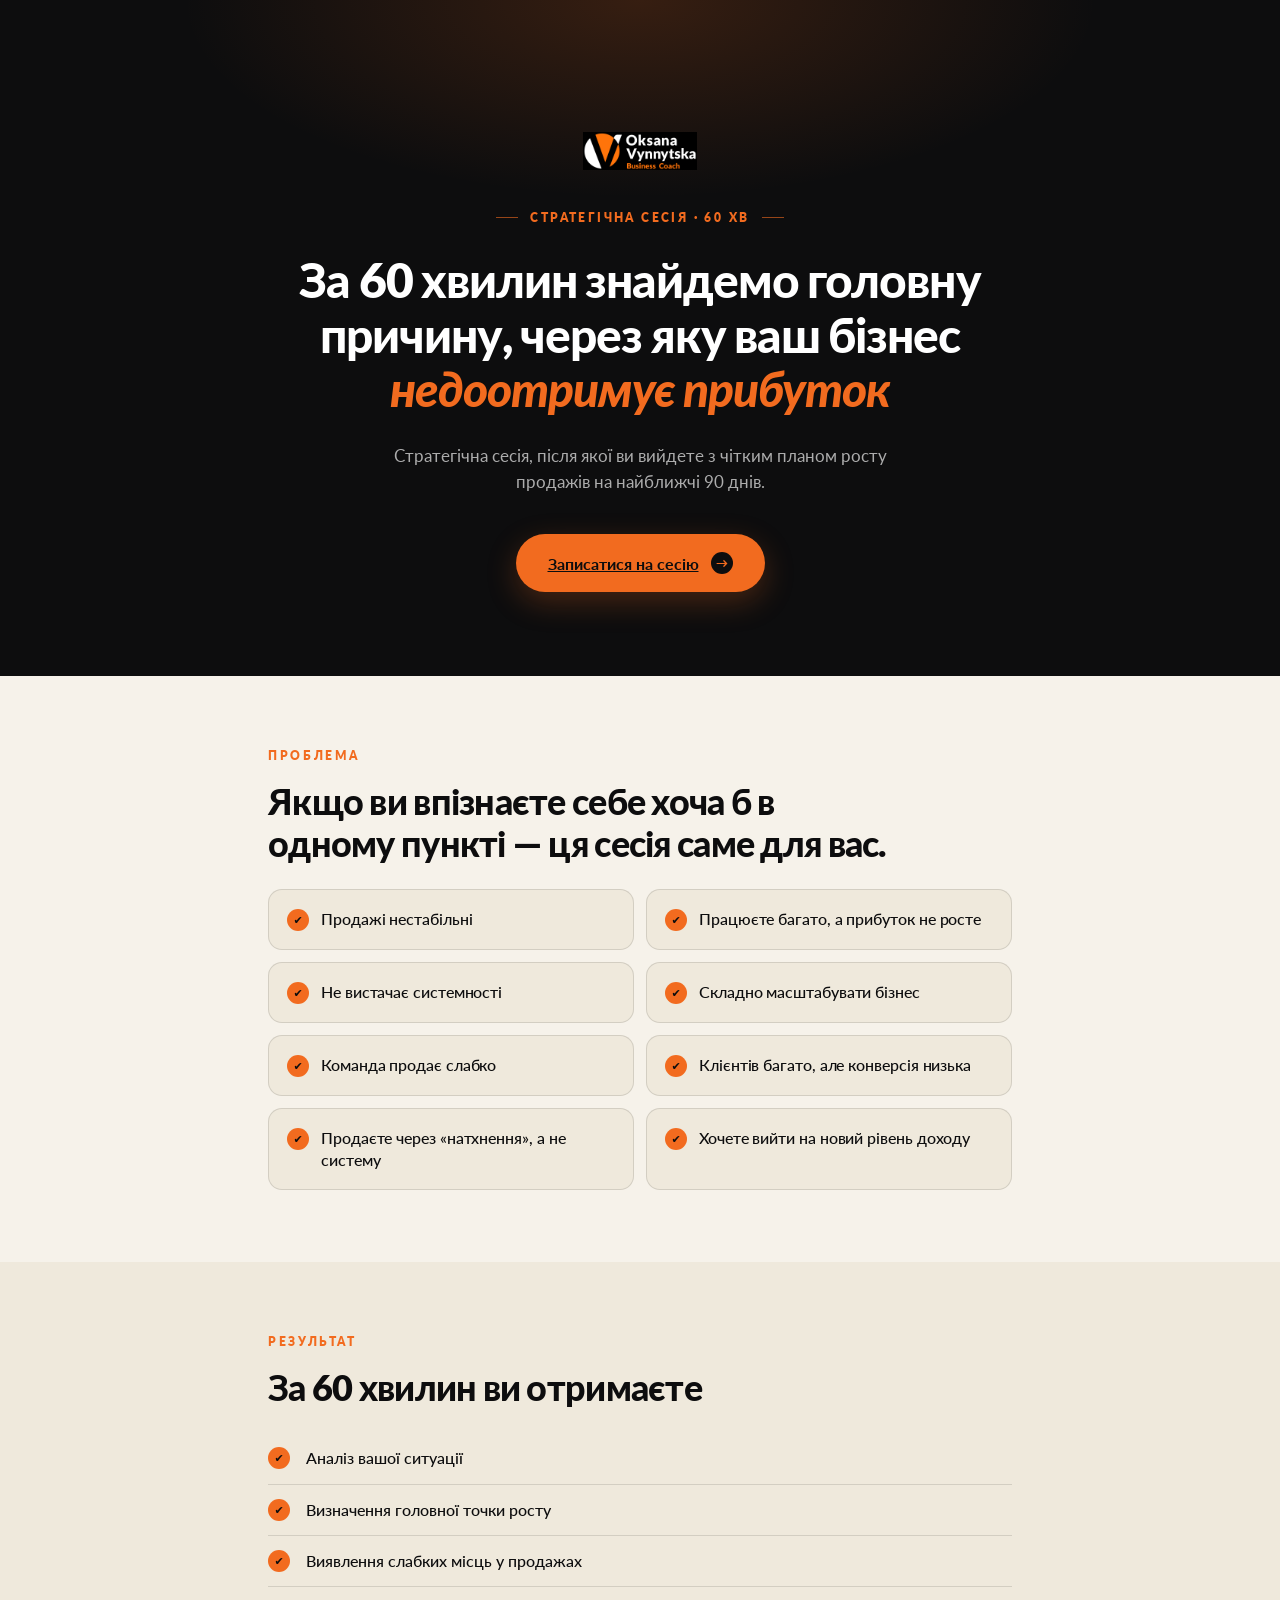
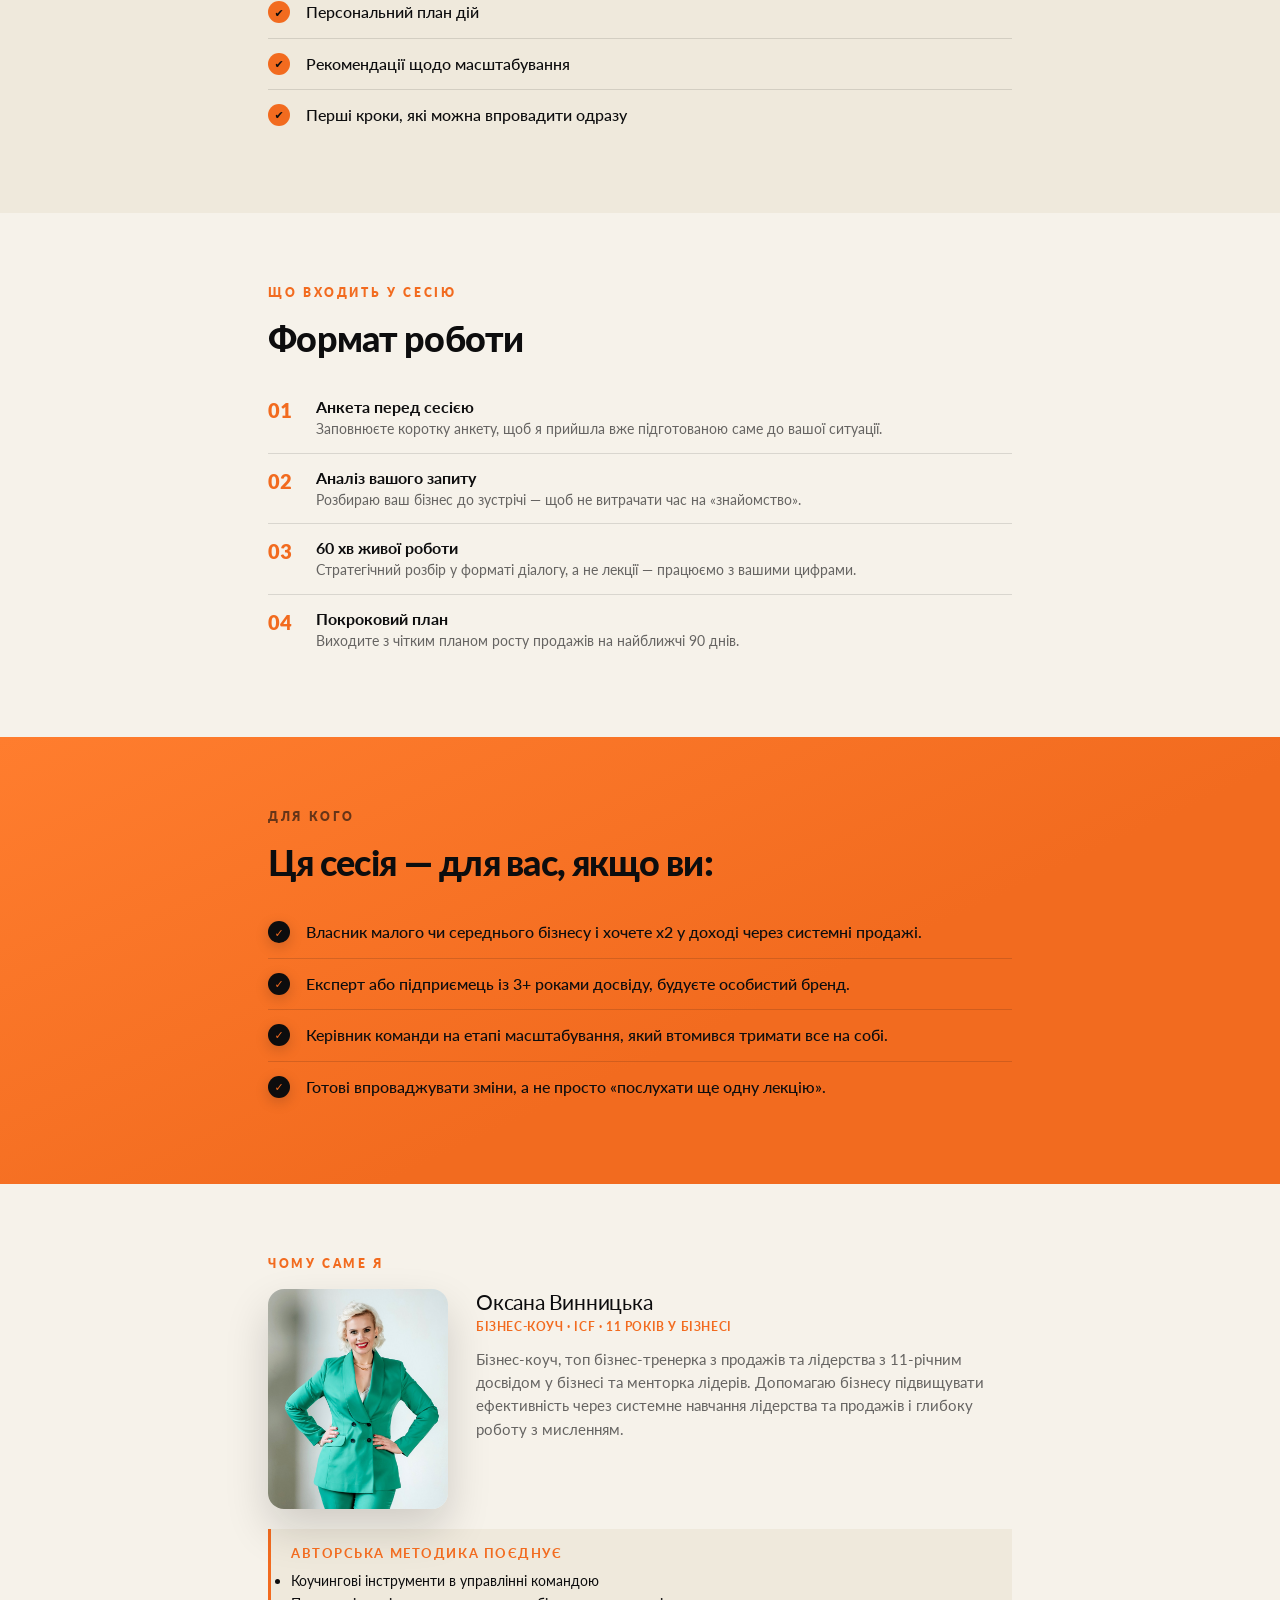
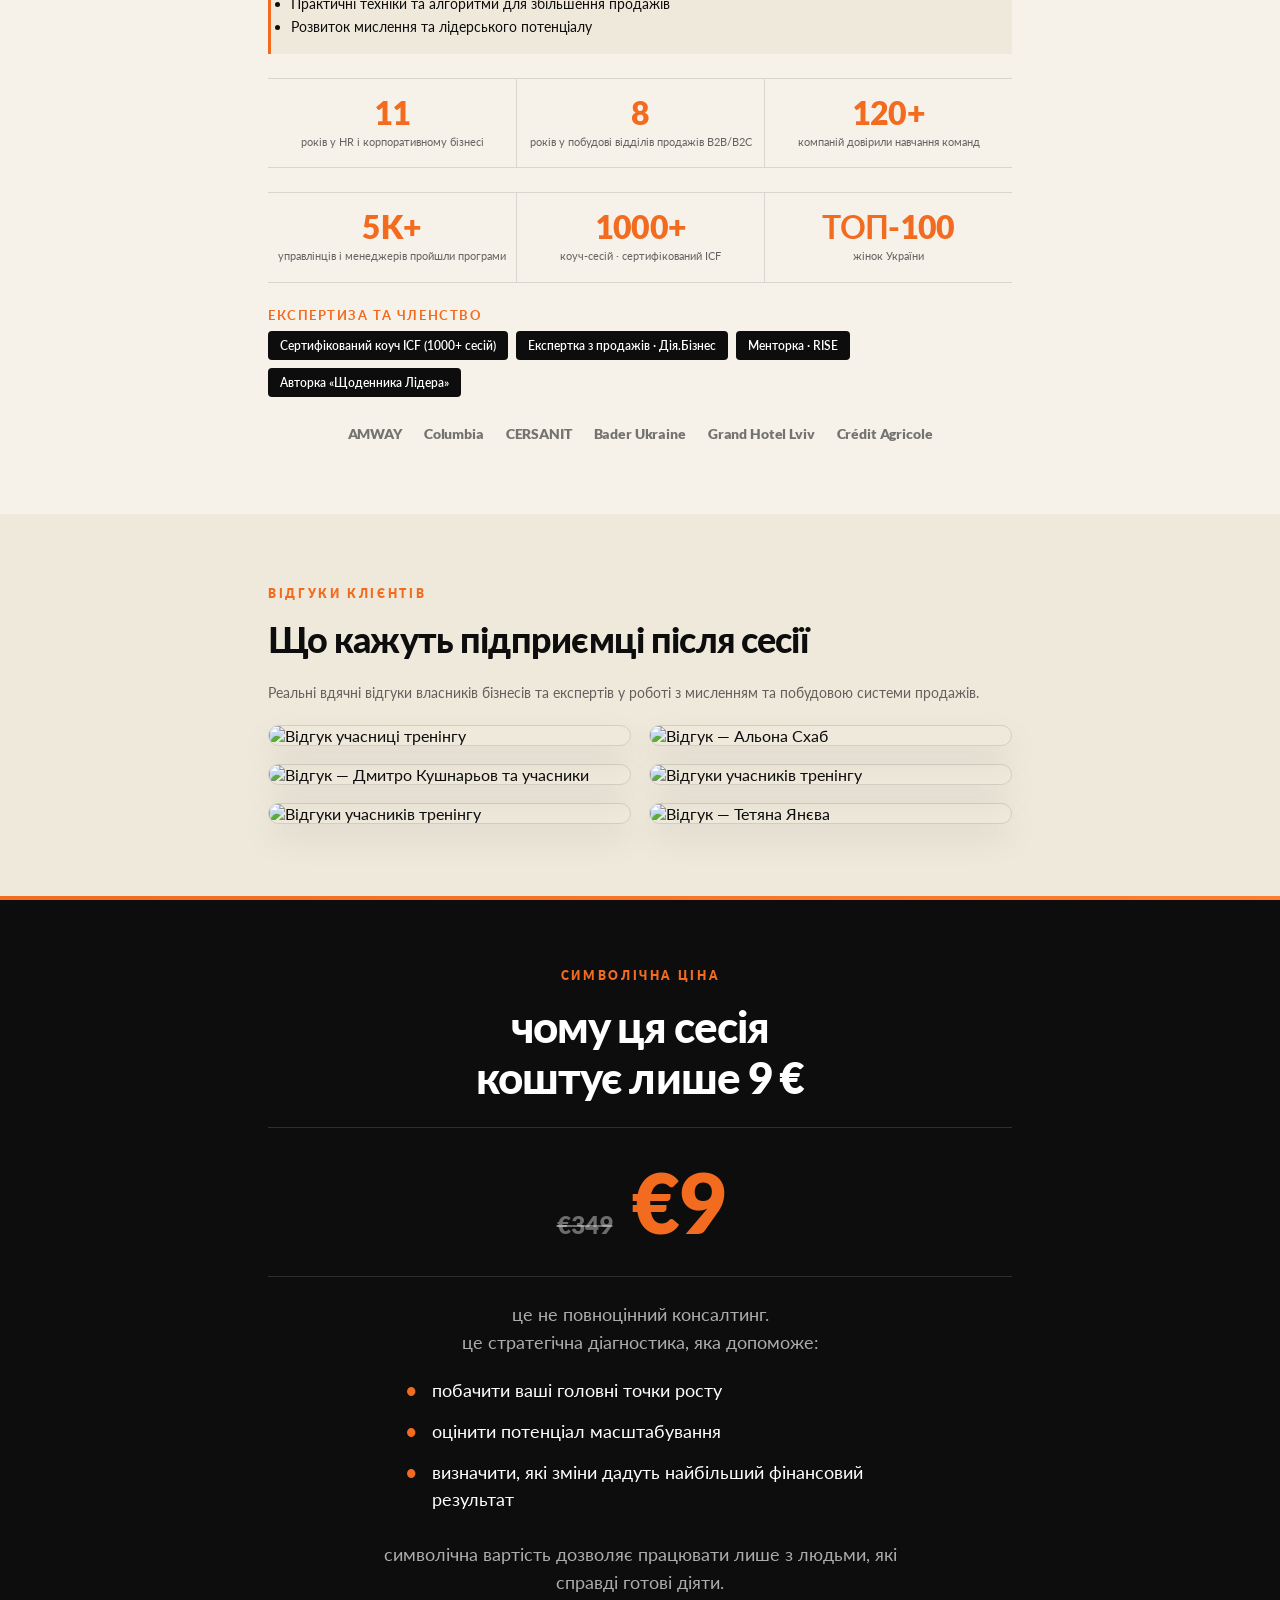
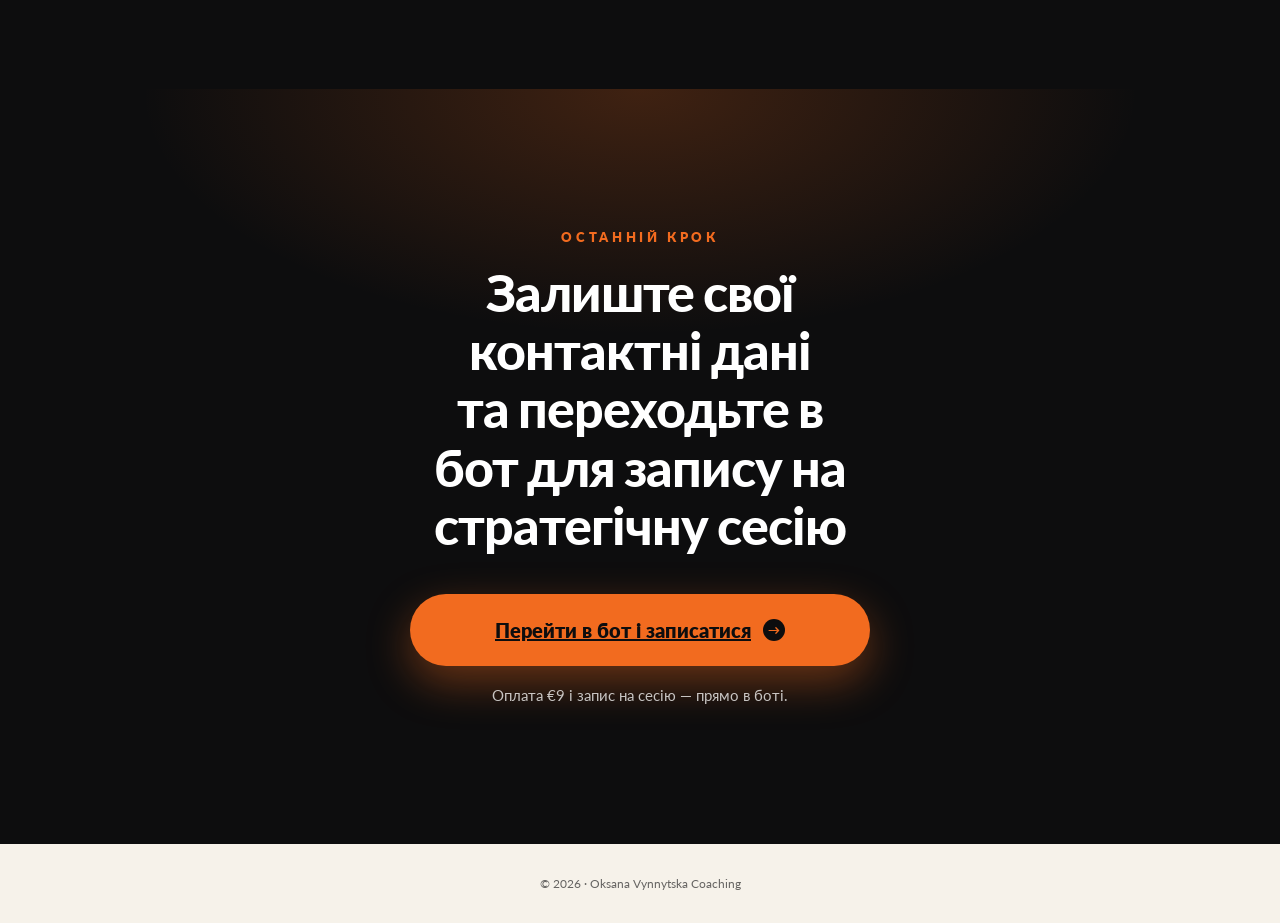
==== index.html @ bac61278 "Rename oksana.html to index.html" ====
<!doctype html>
<html lang="uk">
<head>
<meta charset="utf-8">
<meta name="viewport" content="width=device-width, initial-scale=1, viewport-fit=cover">
<title>Стратегічна сесія · Оксана Винницька</title>
<meta name="description" content="Стратегічна сесія: знайдемо головну причину, через яку ваш бізнес недоотримує прибуток, і побудуємо покроковий план масштабування продажів.">
<link rel="preconnect" href="https://fonts.googleapis.com">
<link rel="preconnect" href="https://fonts.gstatic.com" crossorigin>
<link rel="stylesheet" href="https://fonts.googleapis.com/css2?family=Lato:wght@400;500;700;900&display=swap">
<link rel="stylesheet" href="styles.css">

<!-- Meta Pixel Code -->
<script>
!function(f,b,e,v,n,t,s)
{if(f.fbq)return;n=f.fbq=function(){n.callMethod?
n.callMethod.apply(n,arguments):n.queue.push(arguments)};
if(!f._fbq)f._fbq=n;n.push=n;n.loaded=!0;n.version='2.0';
n.queue=[];t=b.createElement(e);t.async=!0;
t.src=v;s=b.getElementsByTagName(e)[0];
s.parentNode.insertBefore(t,s)}(window, document,'script',
'https://connect.facebook.net/en_US/fbevents.js');
fbq('init', '892749903784140');
fbq('track', 'PageView');
</script>
<noscript><img height="1" width="1" style="display:none"
src="https://www.facebook.com/tr?id=892749903784140&ev=PageView&noscript=1"/></noscript>
<!-- End Meta Pixel Code -->
</head>
<body>

<section class="hero" data-screen-label="01 Hero">
  <div class="container">
    <img src="logo-dark.png" alt="Oksana Vynnytska" class="hero-logo">
    <div class="hero-eyebrow">Стратегічна сесія · 60 хв</div>
    <h1>За 60 хвилин знайдемо головну причину, через яку ваш бізнес <em>недоотримує прибуток</em></h1>
    <p class="lead">Стратегічна сесія, після якої ви вийдете з чітким планом росту продажів на найближчі 90 днів.</p>
    <a class="btn" href="https://t.me/diagnosticvynnytskaoksana_bot?start=6a6c8441a28478148b032fa6" target="_blank" rel="noopener">
      <span>Записатися на сесію</span>
      <span class="arrow" aria-hidden="true">→</span>
    </a>
  </div>
</section>

<section class="section" id="problem" data-screen-label="02 Проблема">
  <div class="container">
    <div class="s-label">Проблема</div>
    <h2 class="s-title">Якщо ви впізнаєте себе хоча б в одному пункті — ця сесія саме для вас.</h2>
    <div class="problem-grid">
      <div class="problem-card"><span class="ico">✔</span><span>Продажі нестабільні</span></div>
      <div class="problem-card"><span class="ico">✔</span><span>Працюєте багато, а прибуток не росте</span></div>
      <div class="problem-card"><span class="ico">✔</span><span>Не вистачає системності</span></div>
      <div class="problem-card"><span class="ico">✔</span><span>Складно масштабувати бізнес</span></div>
      <div class="problem-card"><span class="ico">✔</span><span>Команда продає слабко</span></div>
      <div class="problem-card"><span class="ico">✔</span><span>Клієнтів багато, але конверсія низька</span></div>
      <div class="problem-card"><span class="ico">✔</span><span>Продаєте через «натхнення», а не систему</span></div>
      <div class="problem-card"><span class="ico">✔</span><span>Хочете вийти на новий рівень доходу</span></div>
    </div>
  </div>
</section>

<section class="section" id="outcomes" style="background:var(--paper-2)" data-screen-label="03 Результат">
  <div class="container">
    <div class="s-label">Результат</div>
    <h2 class="s-title">За 60 хвилин ви отримаєте</h2>
    <div class="check-list">
      <div class="check-item"><span class="ico">✔</span><span>Аналіз вашої ситуації</span></div>
      <div class="check-item"><span class="ico">✔</span><span>Визначення головної точки росту</span></div>
      <div class="check-item"><span class="ico">✔</span><span>Виявлення слабких місць у продажах</span></div>
      <div class="check-item"><span class="ico">✔</span><span>Персональний план дій</span></div>
      <div class="check-item"><span class="ico">✔</span><span>Рекомендації щодо масштабування</span></div>
      <div class="check-item"><span class="ico">✔</span><span>Перші кроки, які можна впровадити одразу</span></div>
    </div>
  </div>
</section>

<section class="section" id="included" data-screen-label="04 Що входить">
  <div class="container">
    <div class="s-label">Що входить у сесію</div>
    <h2 class="s-title">Формат роботи</h2>
    <div class="included-list">
      <div class="included-item"><span class="n">01</span><div><h4>Анкета перед сесією</h4><p>Заповнюєте коротку анкету, щоб я прийшла вже підготованою саме до вашої ситуації.</p></div></div>
      <div class="included-item"><span class="n">02</span><div><h4>Аналіз вашого запиту</h4><p>Розбираю ваш бізнес до зустрічі — щоб не витрачати час на «знайомство».</p></div></div>
      <div class="included-item"><span class="n">03</span><div><h4>60 хв живої роботи</h4><p>Стратегічний розбір у форматі діалогу, а не лекції — працюємо з вашими цифрами.</p></div></div>
      <div class="included-item"><span class="n">04</span><div><h4>Покроковий план</h4><p>Виходите з чітким планом росту продажів на найближчі 90 днів.</p></div></div>
    </div>
  </div>
</section>

<section class="section section-orange" id="for-whom" data-screen-label="05 Для кого">
  <div class="container">
    <div class="s-label">Для кого</div>
    <h2 class="s-title">Ця сесія — для вас, якщо ви:</h2>
    <div class="fit-list">
      <div class="fit-item"><span class="ico">✓</span><span>Власник малого чи середнього бізнесу і хочете x2 у доході через системні продажі.</span></div>
      <div class="fit-item"><span class="ico">✓</span><span>Експерт або підприємець із 3+ роками досвіду, будуєте особистий бренд.</span></div>
      <div class="fit-item"><span class="ico">✓</span><span>Керівник команди на етапі масштабування, який втомився тримати все на собі.</span></div>
      <div class="fit-item"><span class="ico">✓</span><span>Готові впроваджувати зміни, а не просто «послухати ще одну лекцію».</span></div>
    </div>
  </div>
</section>

<section class="section" id="about" data-screen-label="06 Чому саме я">
  <div class="container">
    <div class="s-label">Чому саме я</div>
    <div class="about-wrap">
      <img src="speaker-about.jpg" alt="Оксана Винницька" class="about-photo">
      <div>
        <div class="about-name">Оксана Винницька</div>
        <div class="about-role">Бізнес-коуч · ICF · 11 років у бізнесі</div>
        <p class="about-text">Бізнес-коуч, топ бізнес-тренерка з продажів та лідерства з 11-річним досвідом у бізнесі та менторка лідерів. Допомагаю бізнесу підвищувати ефективність через системне навчання лідерства та продажів і глибоку роботу з мисленням.</p>
      </div>
    </div>

    <div class="about-method">
      <h4>Авторська методика поєднує</h4>
      <ul>
        <li>Коучингові інструменти в управлінні командою</li>
        <li>Практичні техніки та алгоритми для збільшення продажів</li>
        <li>Розвиток мислення та лідерського потенціалу</li>
      </ul>
    </div>

    <div class="stats-row">
      <div class="stat"><b>11</b><span>років у HR і корпоративному бізнесі</span></div>
      <div class="stat"><b>8</b><span>років у побудові відділів продажів B2B/B2C</span></div>
      <div class="stat"><b>120+</b><span>компаній довірили навчання команд</span></div>
    </div>
    <div class="stats-row">
      <div class="stat"><b>5K+</b><span>управлінців і менеджерів пройшли програми</span></div>
      <div class="stat"><b>1000+</b><span>коуч-сесій · сертифікований ICF</span></div>
      <div class="stat"><b>ТОП-100</b><span>жінок України</span></div>
    </div>

    <div class="about-roles">
      <h4>Експертиза та членство</h4>
      <ul>
        <li>Сертифікований коуч ICF (1000+ сесій)</li>
        <li>Експертка з продажів · Дія.Бізнес</li>
        <li>Менторка · RISE</li>
        <li>Авторка «Щоденника Лідера»</li>
      </ul>
    </div>

    <div class="clients-row">
      <span>AMWAY</span><span>Columbia</span><span>CERSANIT</span><span>Bader Ukraine</span><span>Grand Hotel Lviv</span><span>Crédit Agricole</span>
    </div>
  </div>
</section>

<section class="section" id="testimonials" style="background:var(--paper-2)" data-screen-label="07 Відгуки">
  <div class="container">
    <div class="s-label">Відгуки клієнтів</div>
    <h2 class="s-title">Що кажуть підприємці після сесії</h2>
    <p style="font-size:14px;color:var(--muted-dark);margin-bottom:24px">Реальні вдячні відгуки власників бізнесів та експертів у роботі з мисленням та побудовою системи продажів.</p>
    <div class="testi-grid">
      <img src="assets/testi-1.jpg" alt="Відгук учасниці тренінгу">
      <img src="assets/testi-2.jpg" alt="Відгук — Альона Схаб">
      <img src="assets/testi-3.jpg" alt="Відгук — Дмитро Кушнарьов та учасники">
      <img src="assets/testi-4.jpg" alt="Відгуки учасників тренінгу">
      <img src="assets/testi-5.jpg" alt="Відгуки учасників тренінгу">
      <img src="assets/testi-6.jpg" alt="Відгук — Тетяна Янєва">
    </div>
  </div>
</section>

<section class="section price-section" id="price" data-screen-label="08 Ціна">
  <div class="container">
    <div class="s-label">Символічна ціна</div>
    <h2 class="s-title">чому ця сесія коштує лише 9 €</h2>
    <div class="price-box">
      <span class="price-was">€349</span>
      <span class="price-now">€9</span>
    </div>
    <p class="price-explain">це не повноцінний консалтинг.<br>це стратегічна діагностика, яка допоможе:</p>
    <ul class="price-list">
      <li>побачити ваші головні точки росту</li>
      <li>оцінити потенціал масштабування</li>
      <li>визначити, які зміни дадуть найбільший фінансовий результат</li>
    </ul>
    <p class="price-explain">символічна вартість дозволяє працювати лише з людьми, які справді готові діяти.</p>
  </div>
</section>

<section class="section form-section form-section--final" id="signup" data-screen-label="09 Запис">
  <div class="container">
    <div class="s-label">Останній крок</div>
    <h2 class="s-title s-title--final">Залиште свої контактні дані та переходьте в бот для запису на стратегічну сесію</h2>

    <a class="btn form-submit form-submit--final" href="https://t.me/diagnosticvynnytskaoksana_bot?start=6a6c8441a28478148b032fa6" target="_blank" rel="noopener" id="openBotLink">
      <span>Перейти в бот і записатися</span>
      <span class="arrow" aria-hidden="true">→</span>
    </a>
    <div class="form-note form-note--final">Оплата €9 і запис на сесію — прямо в боті.</div>
  </div>
</section>

<footer data-screen-label="10 Footer">© 2026 · Oksana Vynnytska Coaching</footer>

<div class="sticky-cta" id="stickyCta">
  <a class="btn" href="https://t.me/diagnosticvynnytskaoksana_bot?start=6a6c8441a28478148b032fa6" target="_blank" rel="noopener">
    <span>Пройти діагностику</span>
    <span class="arrow" aria-hidden="true">→</span>
  </a>
</div>

<script>
  document.getElementById('openBotLink').addEventListener('click', function () {
    if (window.fbq) window.fbq('track', 'Lead');
  });

  const stickyCta = document.getElementById('stickyCta');
  const heroEl = document.querySelector('.hero');
  window.addEventListener('scroll', function () {
    const past = window.scrollY > heroEl.offsetHeight;
    stickyCta.classList.toggle('show', past);
  }, { passive: true });
</script>

<template id="__bundler_thumbnail">
  <svg viewBox="0 0 100 100" xmlns="http://www.w3.org/2000/svg">
    <rect width="100" height="100" fill="#0d0d0e"/>
    <circle cx="50" cy="42" r="18" fill="#F26B1F"/>
    <text x="50" y="80" font-family="sans-serif" font-size="10" font-weight="900" fill="#fff" text-anchor="middle">OV</text>
  </svg>
</template>
</body>
</html>
---- styles.css ----
@font-face{font-family:'Lato Display';src:url('Lato-Black.ttf') format('truetype');font-weight:900;font-display:swap}
:root{
  --ink:#0d0d0e;--paper:#f6f2ea;--paper-2:#efe9dc;
  --orange:#F26B1F;--orange-2:#ff7d2e;
  --rule:rgba(255,255,255,.14);--rule-dark:rgba(13,13,14,.12);
  --muted:rgba(255,255,255,.66);--muted-dark:rgba(13,13,14,.62);
  --font-display:'Lato Display','Lato',system-ui,sans-serif;
  --font-body:'Lato',system-ui,-apple-system,sans-serif;
}
*{box-sizing:border-box;margin:0;padding:0}
body{font-family:var(--font-body);color:var(--ink);background:var(--paper);-webkit-font-smoothing:antialiased;overflow-x:hidden}
img{display:block;max-width:100%}
button{font:inherit;cursor:pointer;border:0;background:none;color:inherit}
::selection{background:var(--orange);color:var(--ink)}
.container{width:100%;max-width:800px;margin:0 auto;padding:0 28px}
.section{padding:clamp(40px,6vw,72px) 0}

/* HERO */
.hero{background:var(--ink);color:#fff;text-align:center;padding:clamp(72px,11vw,132px) 0 clamp(52px,7vw,84px);position:relative;overflow:hidden}
.hero::before{content:'';position:absolute;inset:0;background:radial-gradient(ellipse 55% 45% at 50% 0%,rgba(242,107,31,.18),transparent 65%);pointer-events:none}
.hero .container{position:relative;z-index:1}
.section-orange{background:linear-gradient(155deg,var(--orange-2) 0%,var(--orange) 60%);color:var(--ink);position:relative}
.section-orange .s-label{color:var(--ink);opacity:.62}
.section-orange .problem-item,.section-orange .fit-item{border-top-color:rgba(13,13,14,.14)}
.section-orange .problem-item .ico,.section-orange .fit-item .ico{background:var(--ink);color:var(--orange);box-shadow:0 4px 14px rgba(13,13,14,.18)}
.hero-logo{height:38px;margin:0 auto 32px}
.hero-eyebrow{display:inline-flex;align-items:center;gap:12px;font-size:12px;letter-spacing:.2em;text-transform:uppercase;color:var(--orange);font-weight:800;margin-bottom:28px}
.hero-eyebrow::before,.hero-eyebrow::after{content:'';width:22px;height:1px;background:var(--orange);opacity:.6}
.hero h1{font-family:var(--font-display);font-weight:900;font-size:clamp(28px,5.5vw,48px);line-height:1.14;letter-spacing:-.02em;margin-bottom:26px;text-wrap:balance}
.hero h1 em{color:var(--orange);font-style:italic}
.hero .lead{font-size:17px;line-height:1.5;color:var(--muted);max-width:52ch;margin:0 auto 40px;text-wrap:pretty}
.btn{display:inline-flex;align-items:center;gap:12px;padding:18px 32px;border-radius:999px;background:var(--orange);color:var(--ink);font-weight:700;font-size:16px;transition:background .2s,transform .15s,box-shadow .2s;box-shadow:0 10px 30px rgba(242,107,31,.25)}
.btn:hover{background:var(--orange-2);transform:translateY(-2px);box-shadow:0 14px 36px rgba(242,107,31,.35)}
.btn .arrow{width:22px;height:22px;border-radius:50%;background:var(--ink);color:var(--orange);display:grid;place-items:center;font-size:12px;font-weight:900}

/* SECTION HEADS */
.s-label{font-size:12px;letter-spacing:.22em;text-transform:uppercase;color:var(--orange);font-weight:800;margin-bottom:18px}
.s-title{font-family:var(--font-display);font-weight:900;font-size:clamp(25px,4vw,36px);line-height:1.16;letter-spacing:-.02em;margin-bottom:24px;text-wrap:balance}

/* FIT LIST */
.fit-list{display:flex;flex-direction:column;gap:0}
.fit-item{display:flex;gap:16px;align-items:flex-start;font-size:16px;font-weight:500;line-height:1.4;padding:14px 0;border-top:1px solid var(--rule-dark)}
.fit-item:first-child{border-top:none}
.fit-item .ico{width:22px;height:22px;border-radius:50%;background:var(--orange);color:var(--ink);flex-shrink:0;display:grid;place-items:center;font-size:11px;font-weight:900}

/* OUTCOMES */
.outcomes{display:flex;flex-direction:column;gap:0}
.outcome{display:flex;gap:22px;align-items:flex-start;padding:16px 0;border-top:1px solid var(--rule-dark)}
.outcome:first-child{border-top:none}
.outcome .n{font-family:var(--font-display);font-size:22px;color:var(--orange);line-height:1.35;min-width:32px}
.outcome p{font-size:16px;line-height:1.45}

/* ABOUT */
.about-wrap{display:flex;gap:28px;align-items:flex-start}
.about-photo{width:180px;height:220px;border-radius:16px;object-fit:cover;flex-shrink:0;box-shadow:0 20px 44px rgba(13,13,14,.16)}
.about-name{font-family:var(--font-display);font-size:21px;letter-spacing:-.01em;margin-bottom:5px}
.about-role{font-size:12px;color:var(--orange);font-weight:700;letter-spacing:.05em;margin-bottom:14px;text-transform:uppercase}
.about-text{font-size:15px;line-height:1.55;color:var(--muted-dark)}
@media (max-width:520px){.about-wrap{flex-direction:column;align-items:center;text-align:center}}

/* FORM */
.form-section{background:var(--ink);color:#fff;position:relative;overflow:hidden}
.form-section .s-title{color:#fff}
.form-section--final{padding:clamp(80px,12vw,140px) 0;text-align:center}
.form-section--final::before{content:'';position:absolute;inset:0;background:radial-gradient(ellipse 60% 50% at 50% 0%,rgba(242,107,31,.22),transparent 65%);pointer-events:none}
.form-section--final .container{position:relative;z-index:1}
.form-section--final .s-label{font-size:13px;letter-spacing:.28em}
.s-title--final{font-size:clamp(30px,5.2vw,52px);line-height:1.12;max-width:18ch;margin:0 auto 40px}
.form-box{display:flex;flex-direction:column;gap:16px;max-width:440px;margin:0 auto}
.field label{font-size:12px;font-weight:800;letter-spacing:.08em;text-transform:uppercase;color:var(--muted);display:block;margin-bottom:8px}
.field input{width:100%;padding:16px 18px;background:rgba(255,255,255,.05);border:1.5px solid var(--rule);border-radius:12px;color:#fff;font:inherit;font-size:16px}
.field input:focus{outline:none;border-color:var(--orange);background:rgba(255,255,255,.08)}
.field input::placeholder{color:rgba(255,255,255,.35)}
.form-submit{width:100%;justify-content:center;padding:18px 28px;font-size:16px}
.form-submit--final{max-width:460px;margin:0 auto;padding:24px 40px;font-size:20px;font-weight:800;box-shadow:0 16px 44px rgba(242,107,31,.4)}
.form-submit:disabled{opacity:.4;pointer-events:none}
.form-note{font-size:12px;color:var(--muted);text-align:center;margin-top:4px}
.form-note--final{font-size:15px;margin-top:20px;color:rgba(255,255,255,.75)}

.thanks{display:none;text-align:center;flex-direction:column;align-items:center;gap:16px}
.thanks.show{display:flex}
.thanks .mark{width:56px;height:56px;border-radius:50%;background:var(--orange);color:var(--ink);display:grid;place-items:center;font-size:26px;font-weight:900}
.thanks h3{font-family:var(--font-display);font-size:22px;letter-spacing:-.01em}
.thanks p{font-size:14px;color:var(--muted);max-width:38ch;line-height:1.5}
.form-box.hide{display:none}

/* PROBLEM */
.problem-grid{display:grid;grid-template-columns:repeat(2,1fr);gap:12px}
.problem-card{display:flex;gap:12px;align-items:flex-start;background:var(--paper-2);border:1px solid var(--rule-dark);border-radius:14px;padding:18px 18px;font-size:16px;font-weight:500;line-height:1.4;letter-spacing:-.005em}
.problem-card .ico{width:22px;height:22px;border-radius:50%;background:var(--orange);color:var(--ink);flex-shrink:0;display:grid;place-items:center;font-size:11px;font-weight:900;margin-top:1px}
@media (max-width:560px){.problem-grid{grid-template-columns:1fr}}

/* CHECK LIST */
.check-list{display:flex;flex-direction:column;gap:0}
.check-item{display:flex;gap:16px;align-items:flex-start;font-size:16px;font-weight:500;line-height:1.4;padding:14px 0;border-top:1px solid var(--rule-dark)}
.check-item:first-child{border-top:none}
.check-item .ico{width:22px;height:22px;border-radius:50%;background:var(--orange);color:var(--ink);flex-shrink:0;display:grid;place-items:center;font-size:11px;font-weight:900}

/* INCLUDED */
.included-list{display:flex;flex-direction:column;gap:0}
.included-item{display:flex;gap:18px;align-items:flex-start;padding:14px 0;border-top:1px solid var(--rule-dark)}
.included-item:first-child{border-top:none}
.included-item .n{font-family:var(--font-display);font-size:20px;color:var(--orange);min-width:30px;line-height:1.35}
.included-item h4{font-size:16px;font-weight:700;margin-bottom:3px}
.included-item p{font-size:14px;color:var(--muted-dark);line-height:1.4}

/* WHY YOU / STATS */
.stats-row{display:grid;grid-template-columns:repeat(3,1fr);gap:0;margin:24px 0;border-top:1px solid var(--rule-dark);border-bottom:1px solid var(--rule-dark)}
.stats-row .stat{text-align:center;padding:18px 8px;border-left:1px solid var(--rule-dark)}
.stats-row .stat:first-child{border-left:none}
.stats-row .stat b{display:block;font-family:var(--font-display);font-size:clamp(24px,5vw,32px);color:var(--orange);letter-spacing:-.02em;line-height:1}
.stats-row .stat span{display:block;font-size:11px;color:var(--muted-dark);margin-top:6px;line-height:1.3}
.cases-list{display:flex;flex-direction:column;gap:9px;margin-top:18px}
.cases-list li{font-size:14px;line-height:1.5;color:var(--muted-dark);padding-left:20px;position:relative}
.cases-list li::before{content:'→';position:absolute;left:0;color:var(--orange);font-weight:900}

/* TESTIMONIALS */
.testi-grid{display:grid;grid-template-columns:repeat(2,1fr);gap:18px}
.testi-grid img{border-radius:14px;border:1px solid var(--rule-dark);width:100%;box-shadow:0 14px 34px rgba(13,13,14,.08);transition:transform .2s,box-shadow .2s}
.testi-grid img:hover{transform:translateY(-3px);box-shadow:0 20px 44px rgba(13,13,14,.14)}
@media (max-width:560px){.testi-grid{grid-template-columns:1fr}}

/* ABOUT extras */
.about-method{margin:20px 0;padding:16px 20px;background:var(--paper-2);border-left:3px solid var(--orange)}
.about-method h4,.about-roles h4{font-family:var(--font-display);font-size:13px;letter-spacing:.12em;text-transform:uppercase;color:var(--orange);margin-bottom:8px}
.about-method ul li,.about-roles ul li{font-size:14px;padding:3px 0}
.about-roles{margin:20px 0}
.about-roles ul{display:flex;flex-wrap:wrap;gap:8px;list-style:none}
.about-roles ul li{padding:7px 12px;background:var(--ink);color:#fff;font-size:12px;font-weight:600;border-radius:4px}
.clients-row{display:flex;flex-wrap:wrap;justify-content:center;gap:10px 22px;margin-top:28px;opacity:.55}
.clients-row span{font-family:var(--font-display);font-size:14px;letter-spacing:-.01em}

/* PRICE / GUARANTEE */
.price-section{background:var(--ink);color:#fff;border-top:none;position:relative;text-align:center}
.price-section::before{content:'';position:absolute;top:0;left:0;right:0;height:4px;background:linear-gradient(90deg,var(--orange),var(--orange-2))}
.price-section .s-label{color:var(--orange);text-align:center}
.price-section .s-title{color:#fff;font-size:clamp(30px,5vw,44px);max-width:16ch;margin-left:auto;margin-right:auto}
.price-box{display:flex;align-items:baseline;gap:18px;justify-content:center;margin-bottom:24px;padding:32px 0;border-top:1px solid var(--rule);border-bottom:1px solid var(--rule)}
.price-was{font-family:var(--font-display);font-size:24px;color:rgba(255,255,255,.4);text-decoration:line-through}
.price-now{font-family:var(--font-display);font-size:clamp(56px,10vw,84px);color:var(--orange);line-height:1;letter-spacing:-.03em}
.price-explain{font-size:18px;line-height:1.55;color:var(--muted);text-align:center;max-width:56ch;margin:0 auto 20px}
.price-list{list-style:none;max-width:52ch;margin:0 auto 28px;display:flex;flex-direction:column;gap:14px}
.price-list li{font-size:18px;line-height:1.5;color:#fff;padding-left:26px;position:relative;text-align:left}
.price-list li::before{content:'•';position:absolute;left:0;color:var(--orange);font-weight:900}

footer{padding:32px 0;text-align:center;font-size:12px;color:var(--muted-dark);background:var(--paper)}

/* MOBILE STICKY CTA */
.sticky-cta{position:fixed;left:0;right:0;bottom:0;z-index:60;background:var(--ink);padding:14px 20px;display:none;transform:translateY(100%);transition:transform .3s ease;box-shadow:0 -8px 24px rgba(0,0,0,.2)}
.sticky-cta.show{transform:translateY(0)}
.sticky-cta .btn{width:100%;justify-content:center;box-shadow:none}
@media (max-width:680px){.sticky-cta{display:block}}
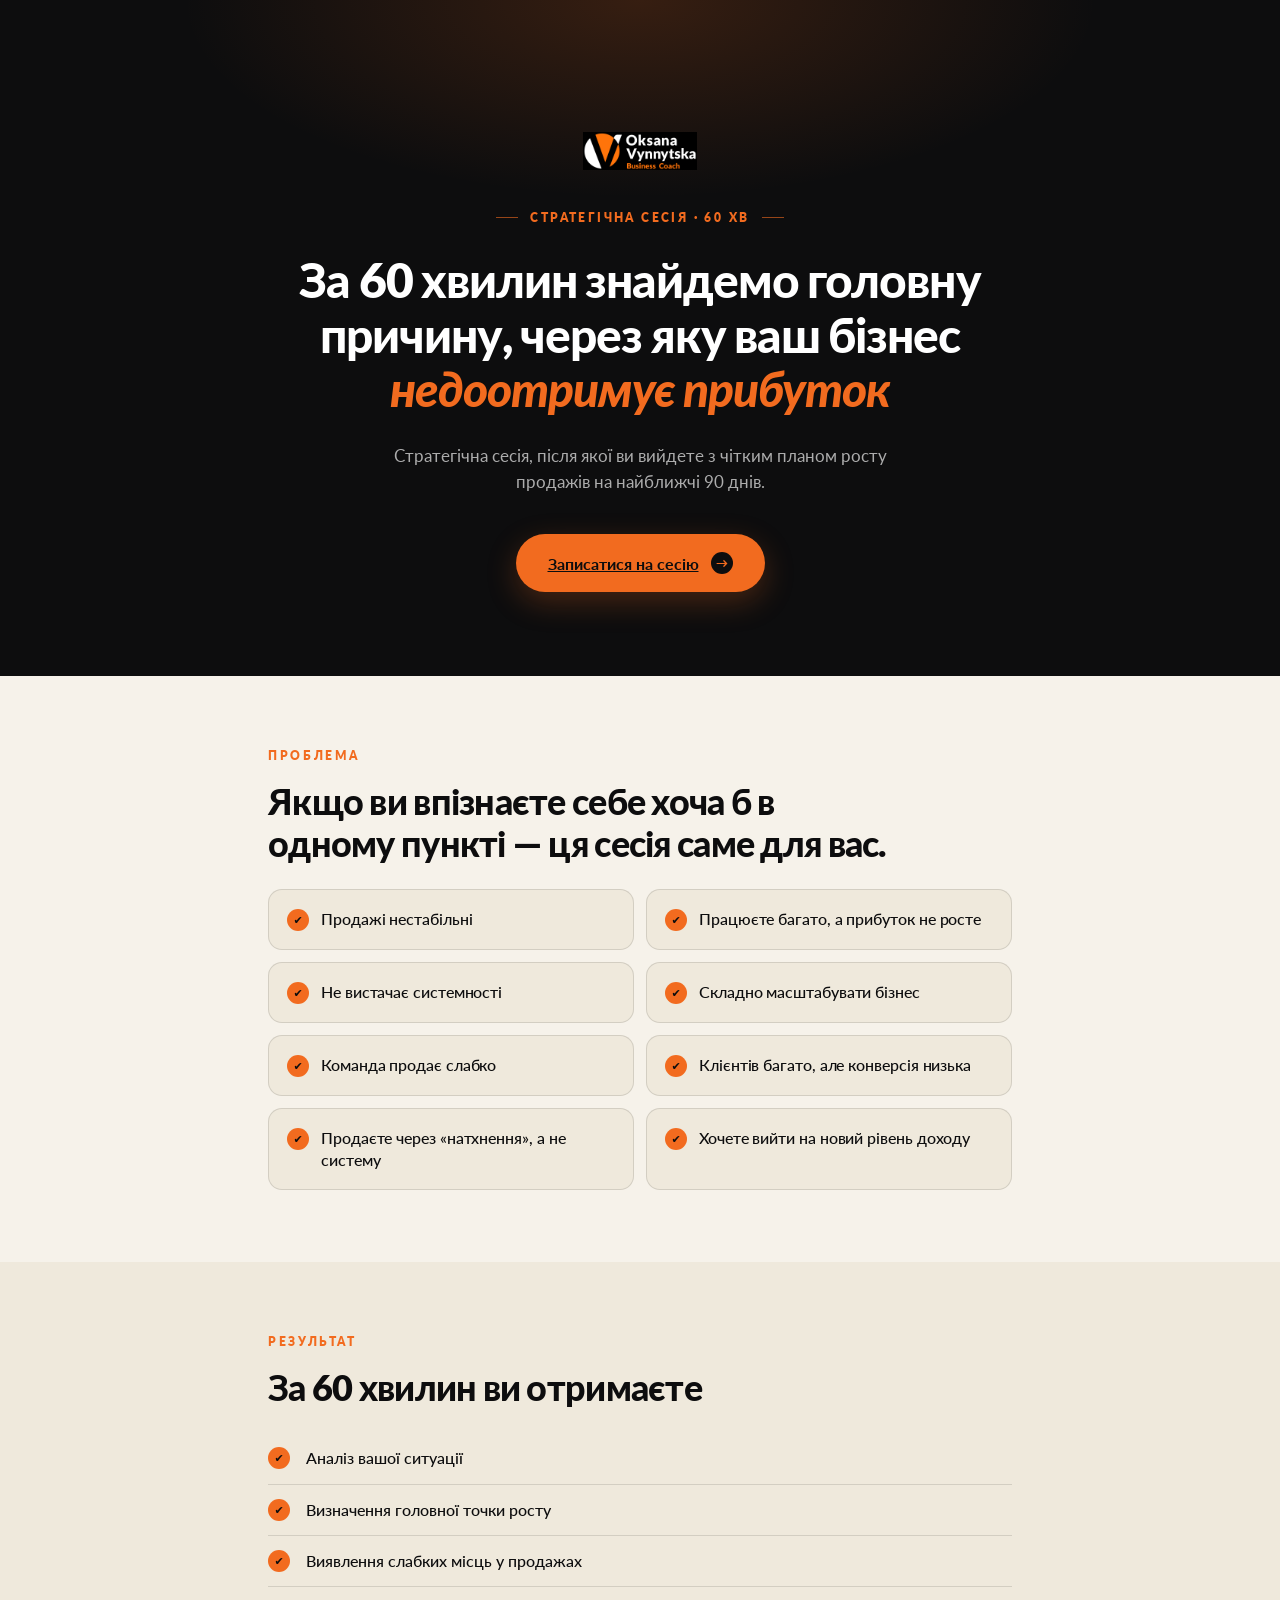
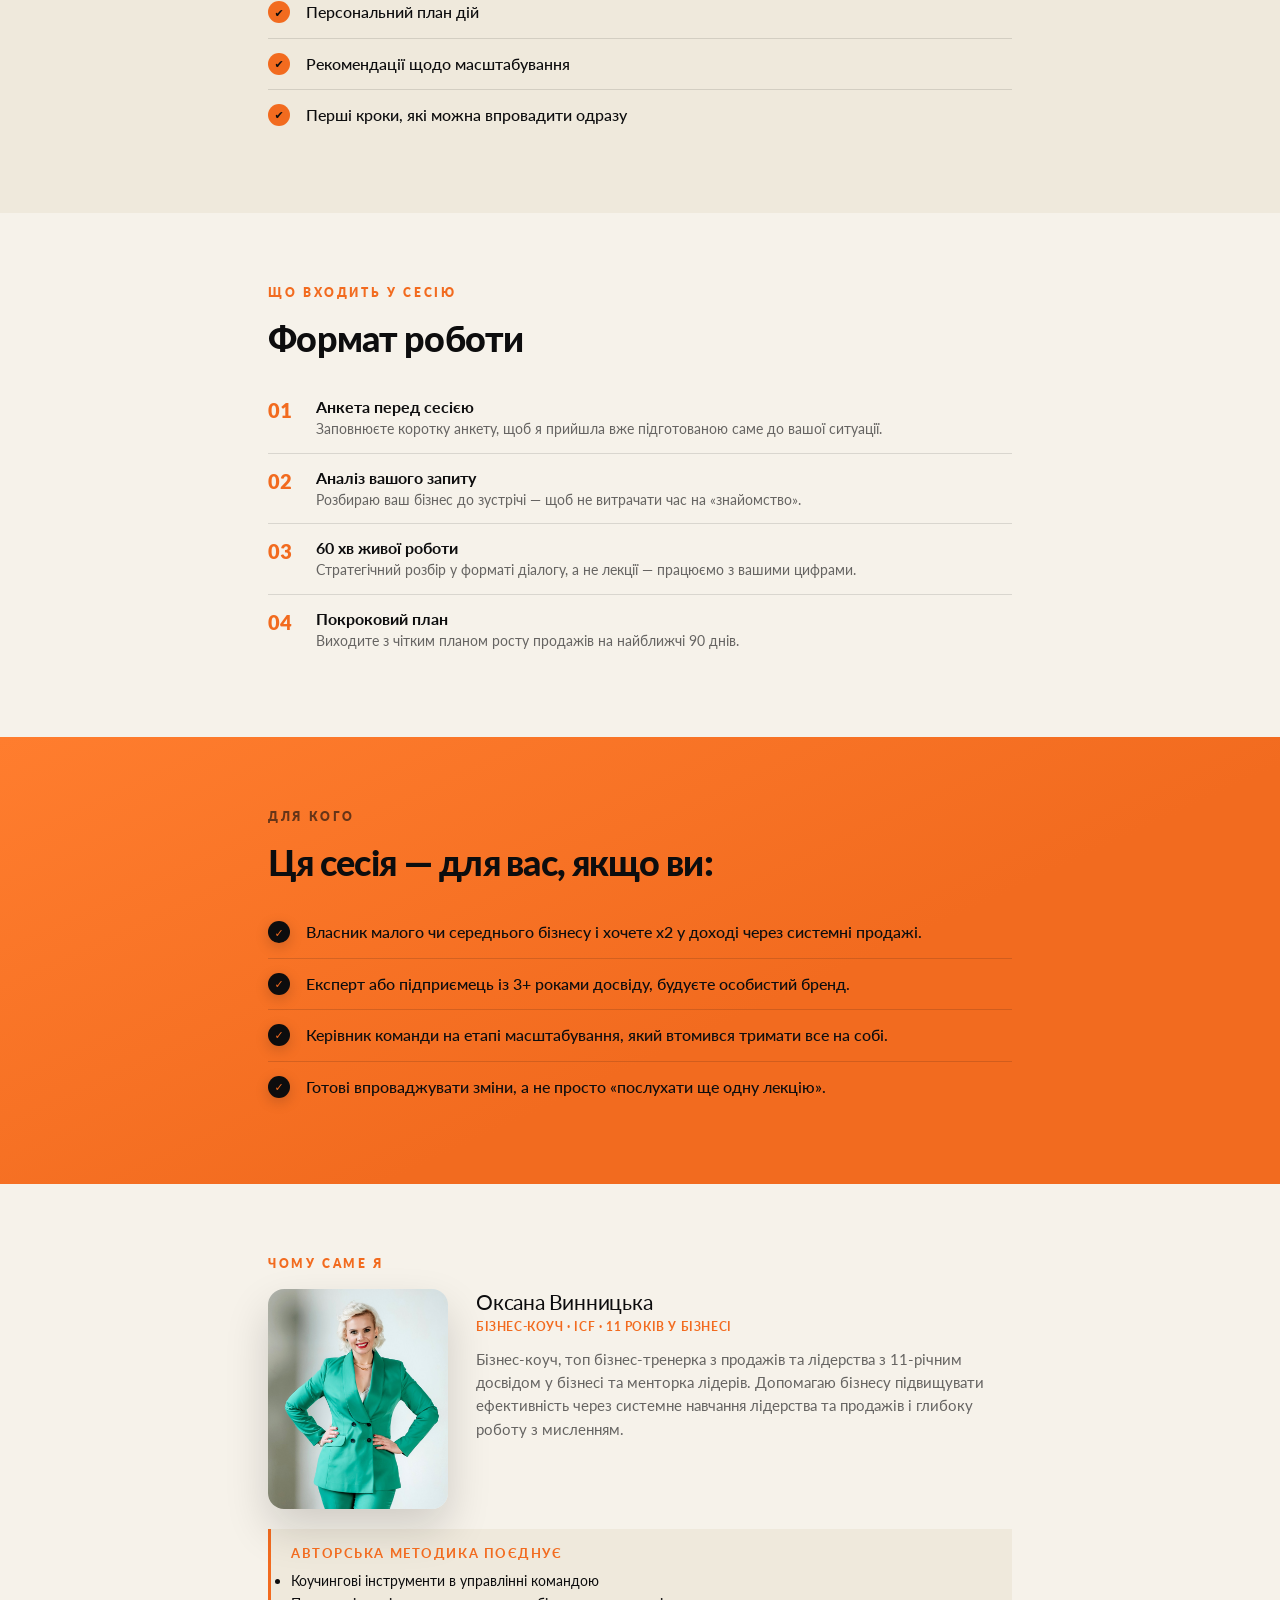
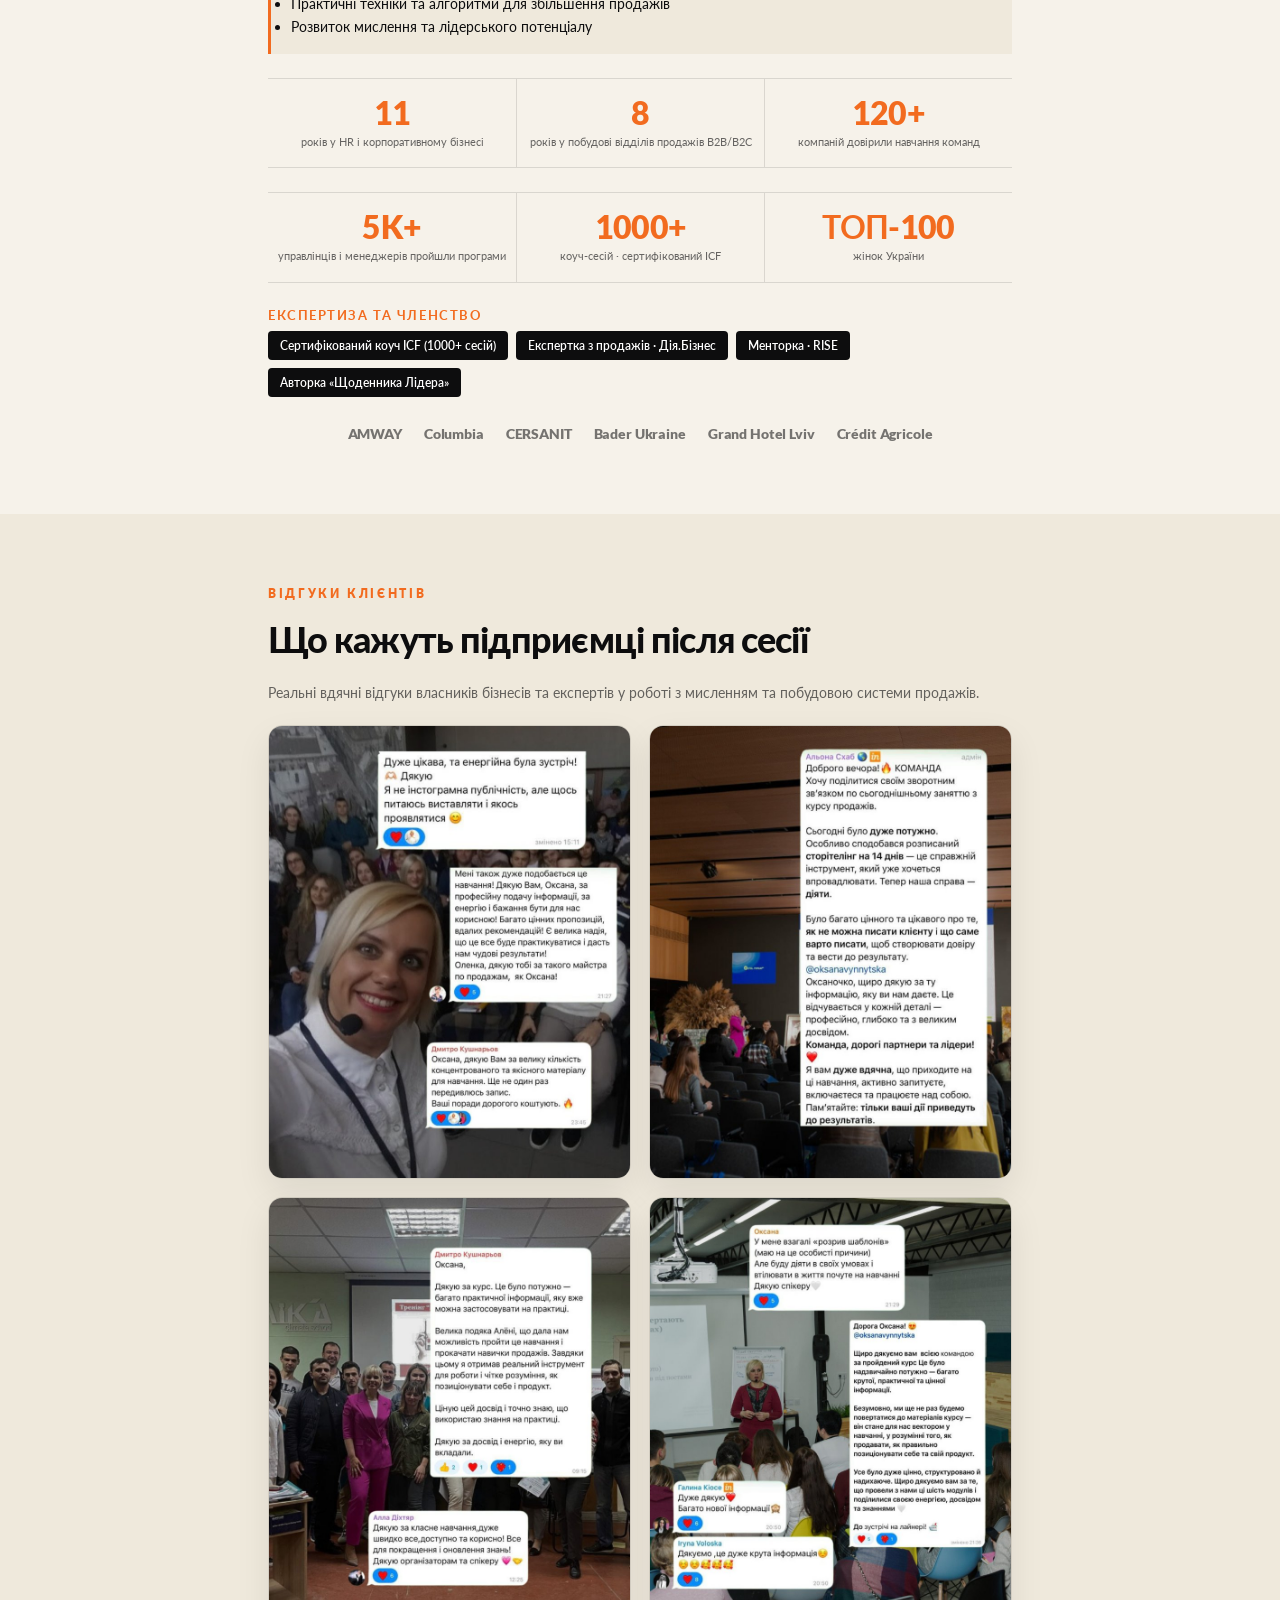
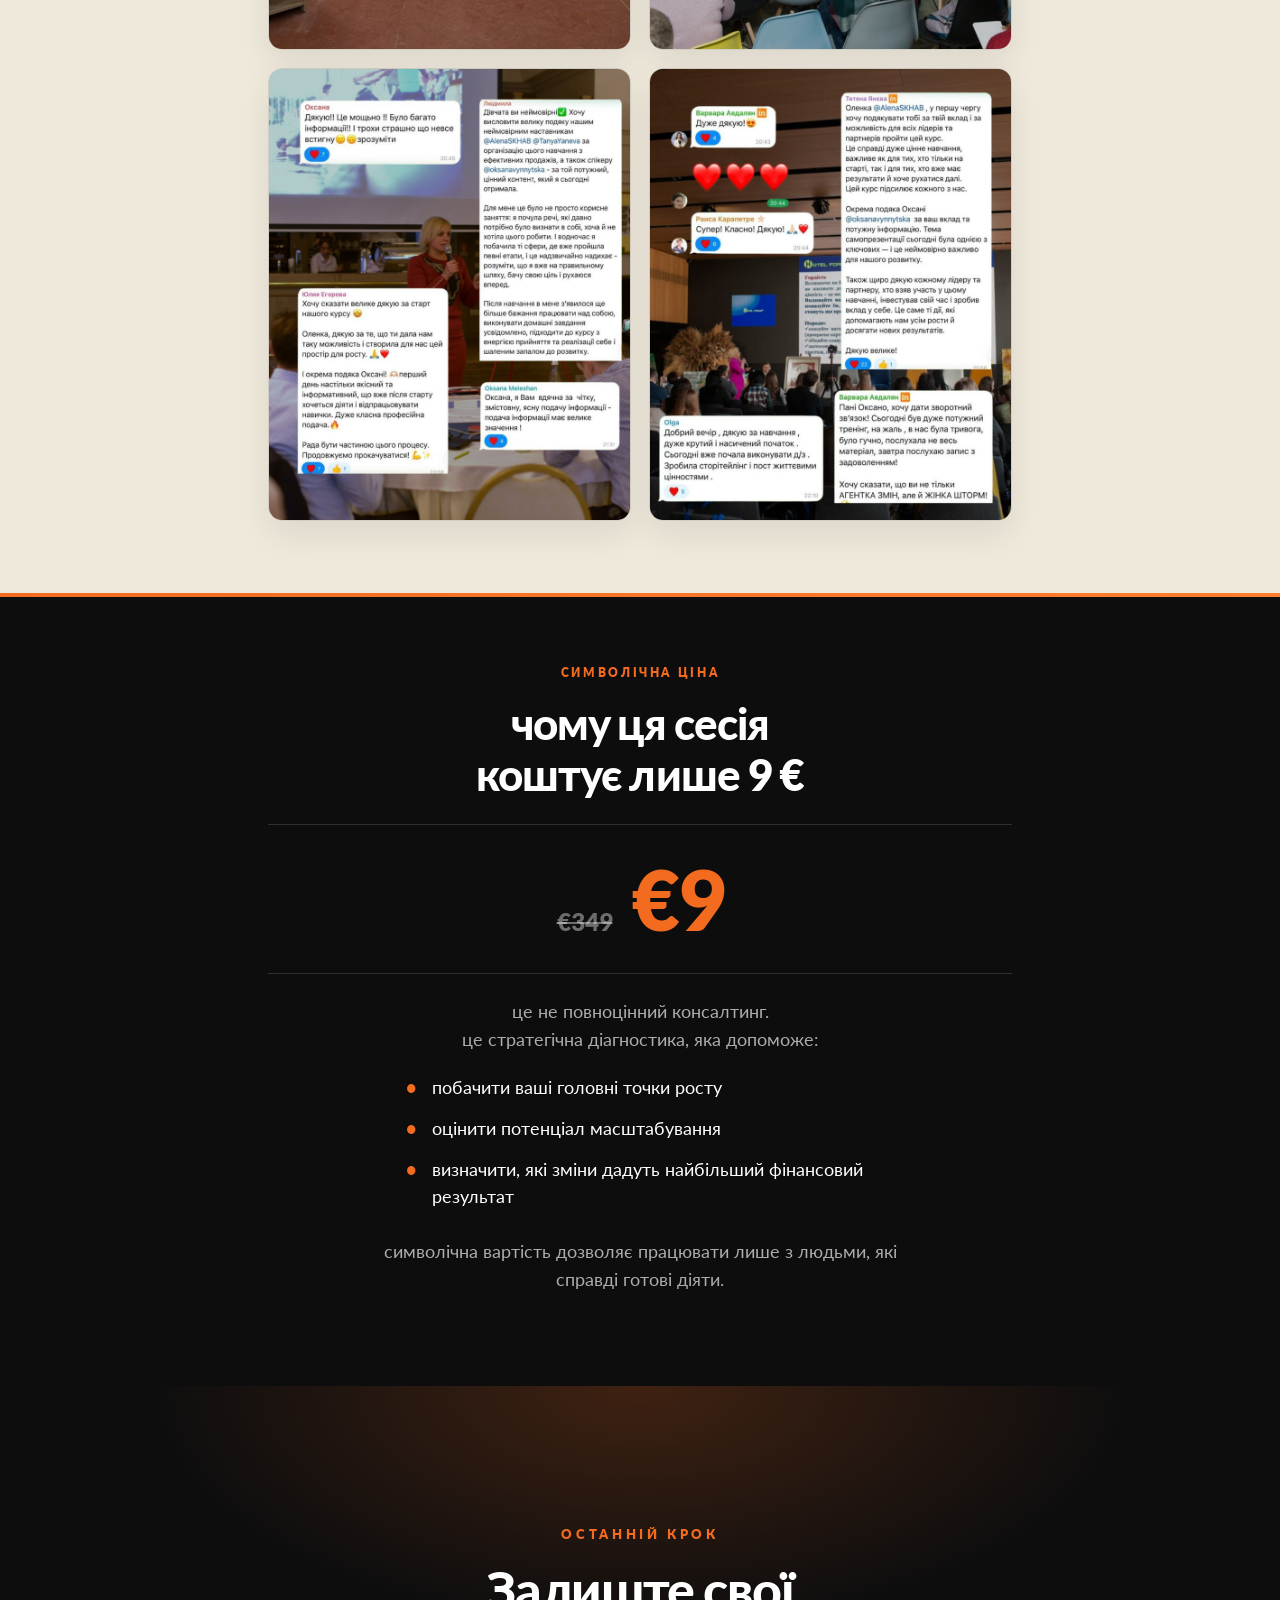
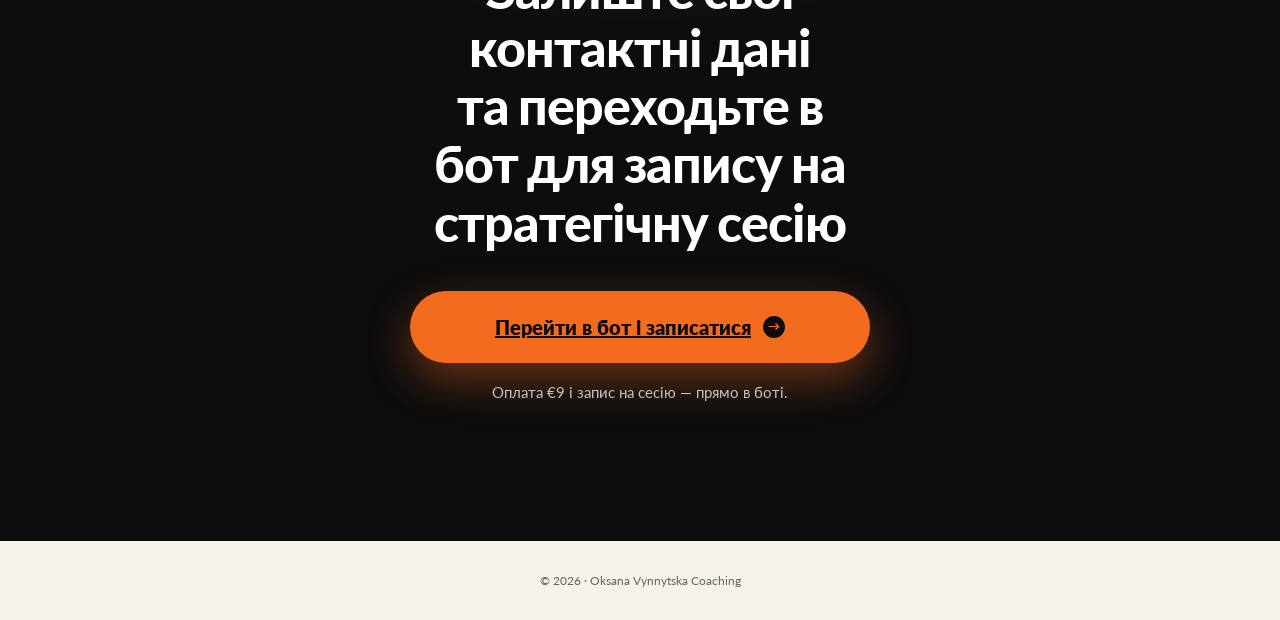
==== commit cb112113: "Add files via upload" ====
--- a/index.html
+++ b/index.html
@@ -154,12 +154,12 @@
     <h2 class="s-title">Що кажуть підприємці після сесії</h2>
     <p style="font-size:14px;color:var(--muted-dark);margin-bottom:24px">Реальні вдячні відгуки власників бізнесів та експертів у роботі з мисленням та побудовою системи продажів.</p>
     <div class="testi-grid">
-      <img src="assets/testi-1.jpg" alt="Відгук учасниці тренінгу">
-      <img src="assets/testi-2.jpg" alt="Відгук — Альона Схаб">
-      <img src="assets/testi-3.jpg" alt="Відгук — Дмитро Кушнарьов та учасники">
-      <img src="assets/testi-4.jpg" alt="Відгуки учасників тренінгу">
-      <img src="assets/testi-5.jpg" alt="Відгуки учасників тренінгу">
-      <img src="assets/testi-6.jpg" alt="Відгук — Тетяна Янєва">
+      <img src="testi-1.jpg" alt="Відгук учасниці тренінгу">
+      <img src="testi-2.jpg" alt="Відгук — Альона Схаб">
+      <img src="testi-3.jpg" alt="Відгук — Дмитро Кушнарьов та учасники">
+      <img src="testi-4.jpg" alt="Відгуки учасників тренінгу">
+      <img src="testi-5.jpg" alt="Відгуки учасників тренінгу">
+      <img src="testi-6.jpg" alt="Відгук — Тетяна Янєва">
     </div>
   </div>
 </section>
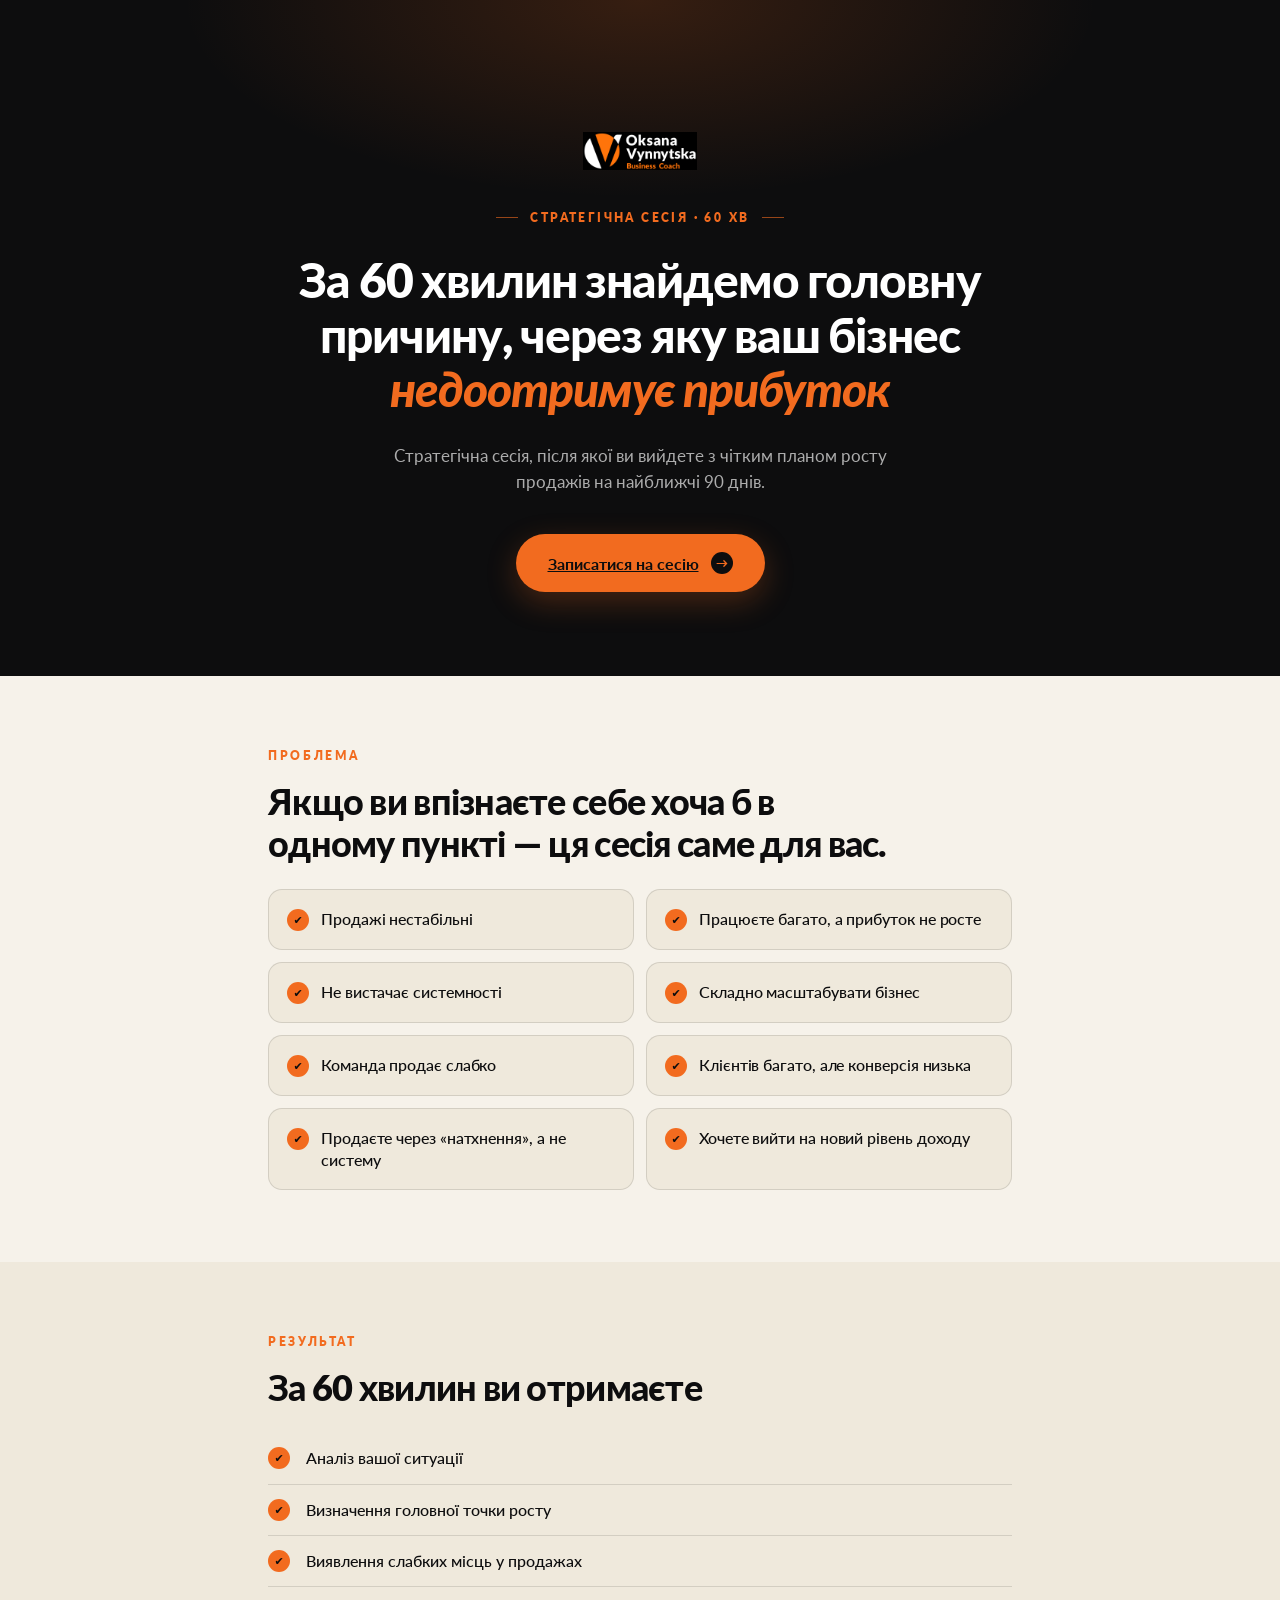
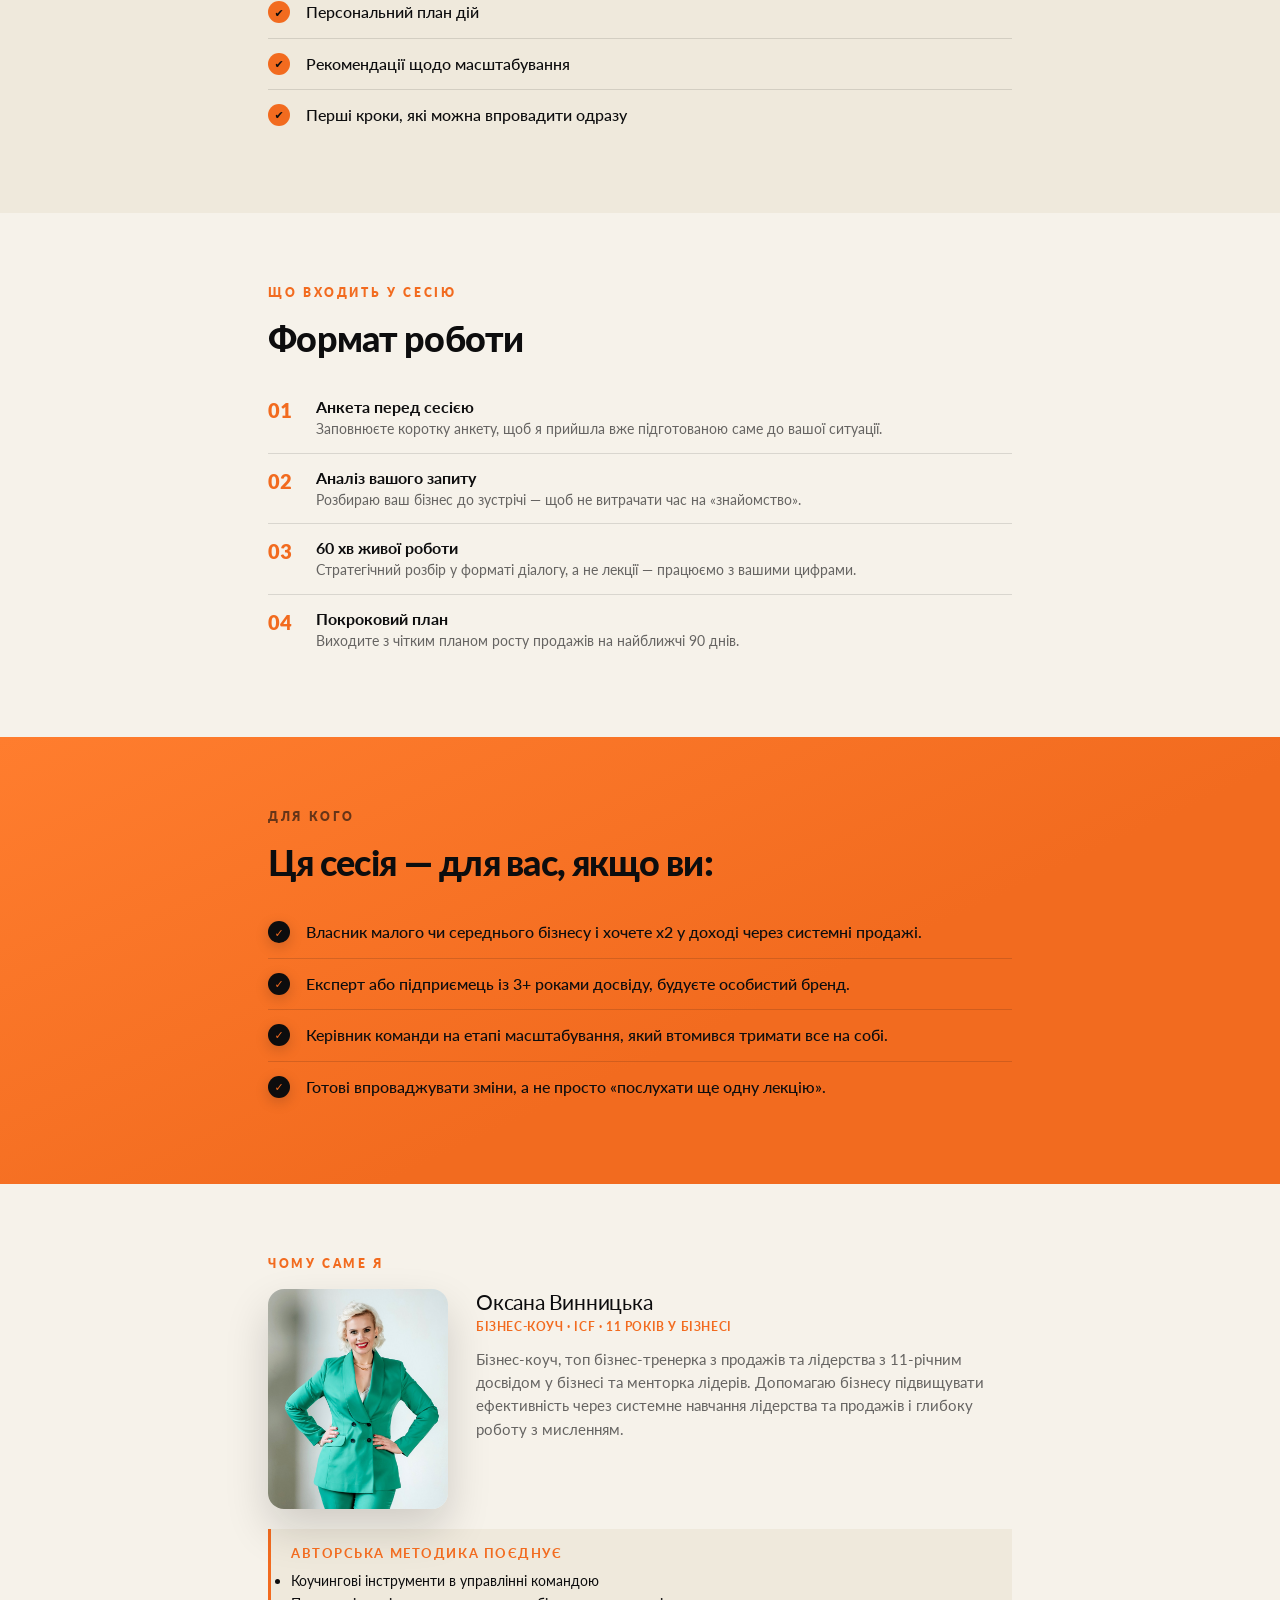
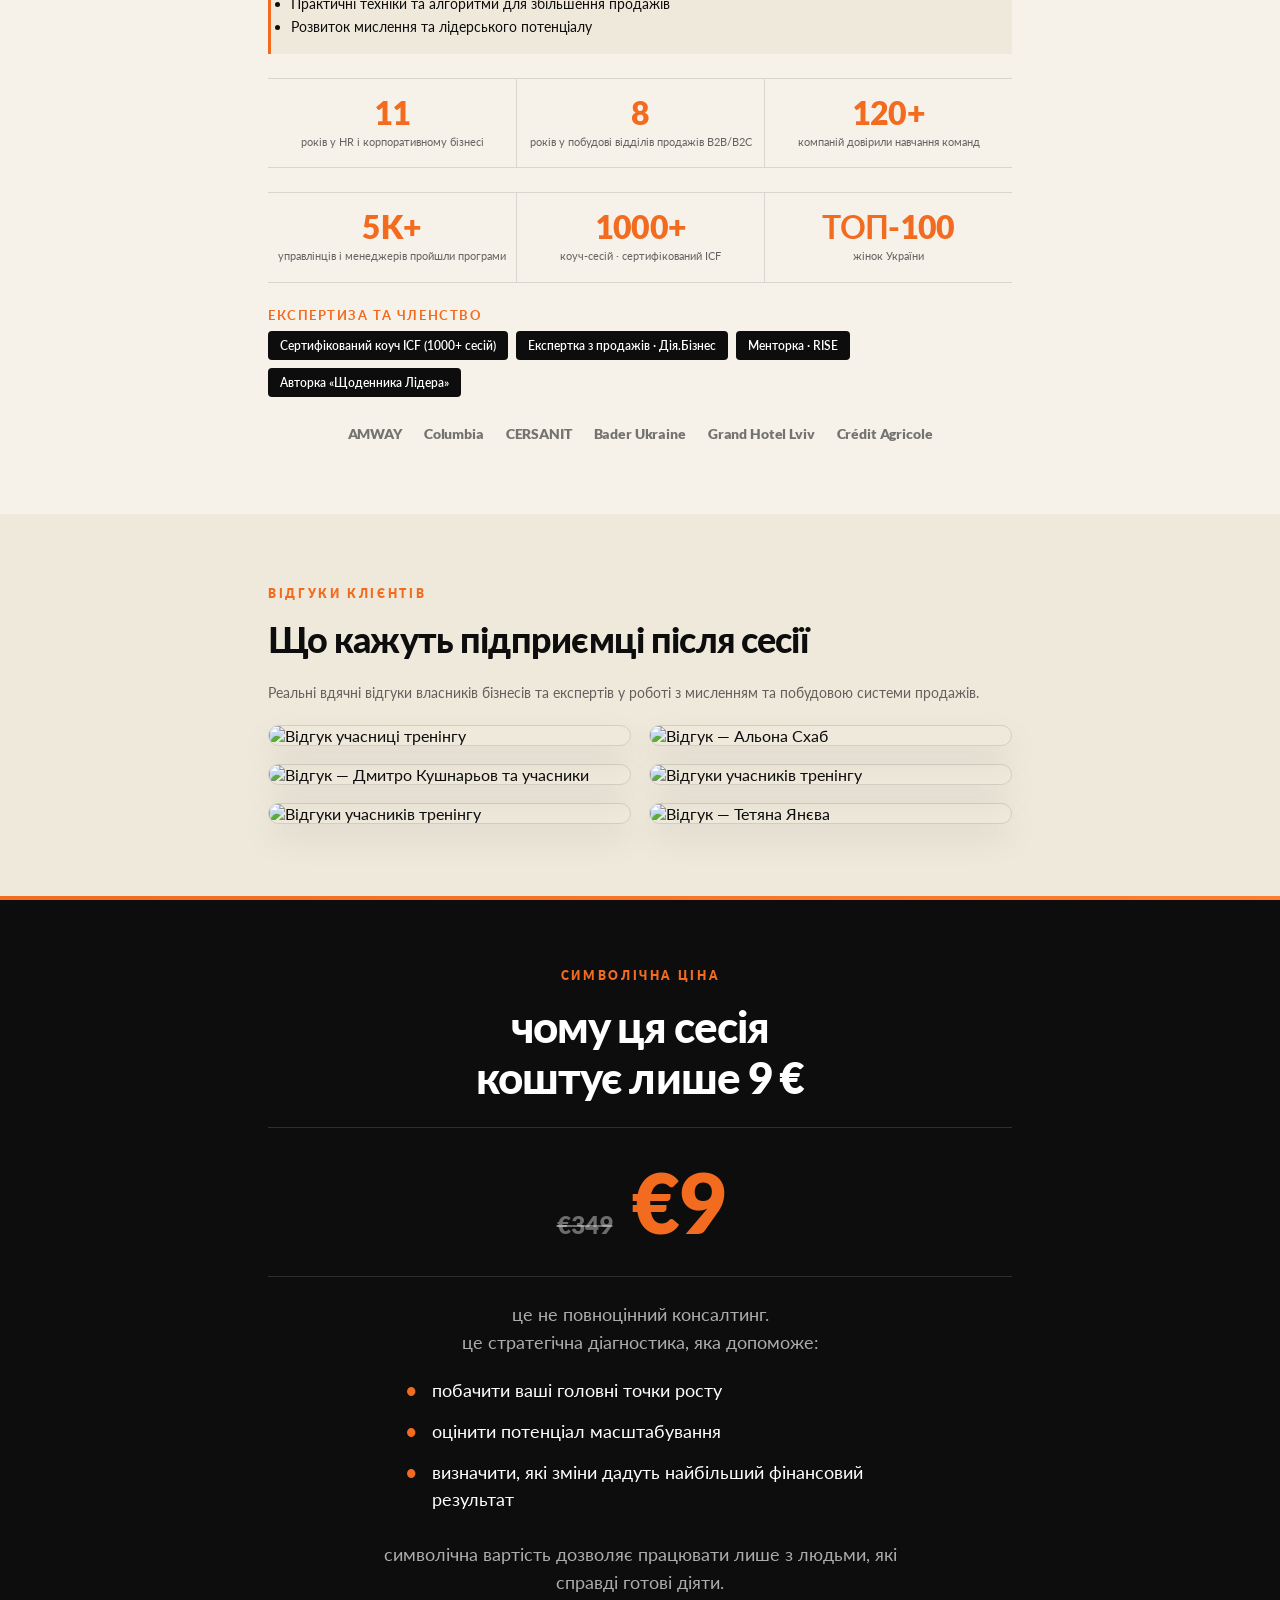
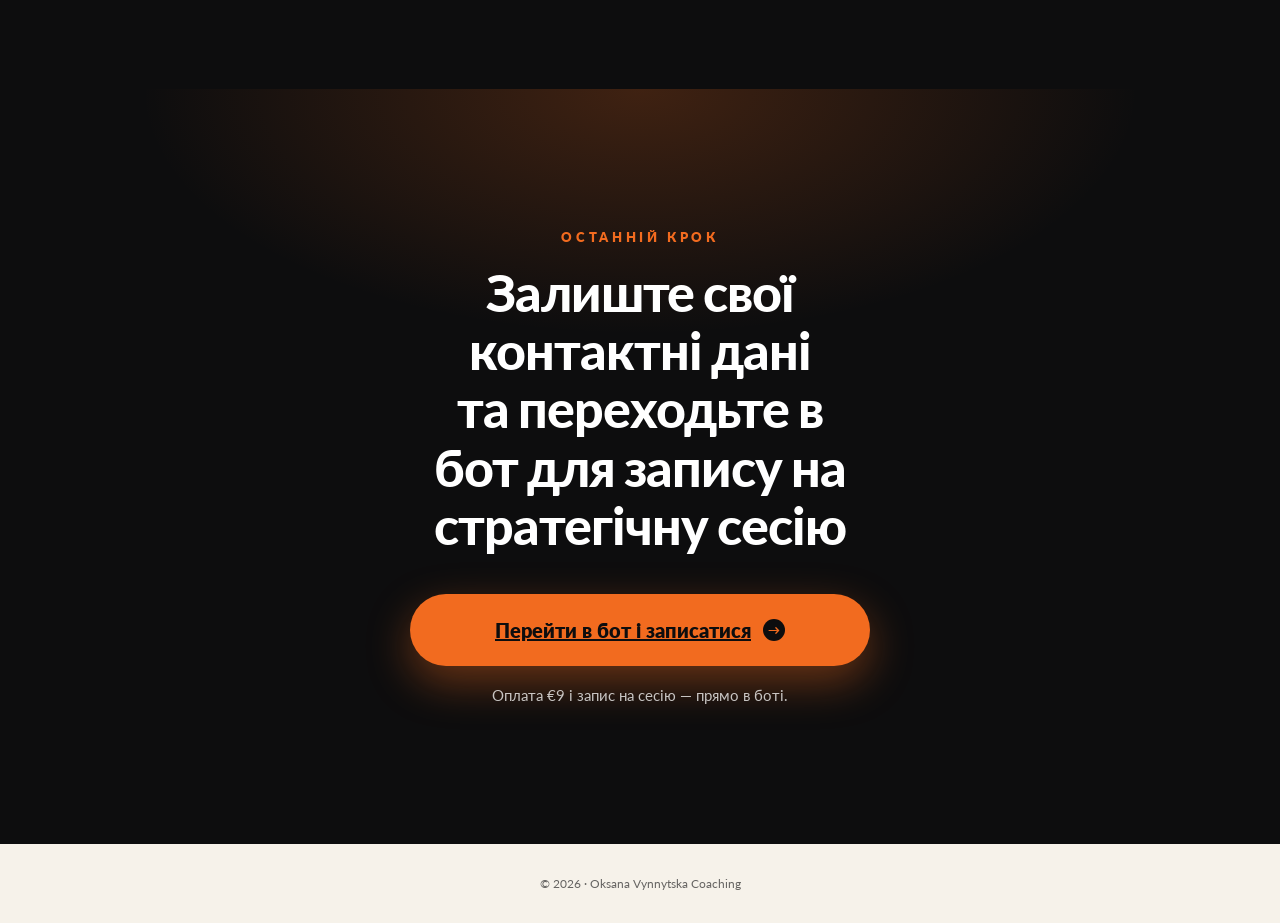
==== commit 6baf9384: "Add files via upload" ====
--- a/index.html
+++ b/index.html
@@ -20,11 +20,11 @@
 t.src=v;s=b.getElementsByTagName(e)[0];
 s.parentNode.insertBefore(t,s)}(window, document,'script',
 'https://connect.facebook.net/en_US/fbevents.js');
-fbq('init', '892749903784140');
+fbq('init', '1798051321643392');
 fbq('track', 'PageView');
 </script>
 <noscript><img height="1" width="1" style="display:none"
-src="https://www.facebook.com/tr?id=892749903784140&ev=PageView&noscript=1"/></noscript>
+src="https://www.facebook.com/tr?id=1798051321643392&ev=PageView&noscript=1"/></noscript>
 <!-- End Meta Pixel Code -->
 </head>
 <body>
@@ -154,12 +154,12 @@
     <h2 class="s-title">Що кажуть підприємці після сесії</h2>
     <p style="font-size:14px;color:var(--muted-dark);margin-bottom:24px">Реальні вдячні відгуки власників бізнесів та експертів у роботі з мисленням та побудовою системи продажів.</p>
     <div class="testi-grid">
-      <img src="testi-1.jpg" alt="Відгук учасниці тренінгу">
-      <img src="testi-2.jpg" alt="Відгук — Альона Схаб">
-      <img src="testi-3.jpg" alt="Відгук — Дмитро Кушнарьов та учасники">
-      <img src="testi-4.jpg" alt="Відгуки учасників тренінгу">
-      <img src="testi-5.jpg" alt="Відгуки учасників тренінгу">
-      <img src="testi-6.jpg" alt="Відгук — Тетяна Янєва">
+      <img src="assets/testi-1.jpg" alt="Відгук учасниці тренінгу">
+      <img src="assets/testi-2.jpg" alt="Відгук — Альона Схаб">
+      <img src="assets/testi-3.jpg" alt="Відгук — Дмитро Кушнарьов та учасники">
+      <img src="assets/testi-4.jpg" alt="Відгуки учасників тренінгу">
+      <img src="assets/testi-5.jpg" alt="Відгуки учасників тренінгу">
+      <img src="assets/testi-6.jpg" alt="Відгук — Тетяна Янєва">
     </div>
   </div>
 </section>
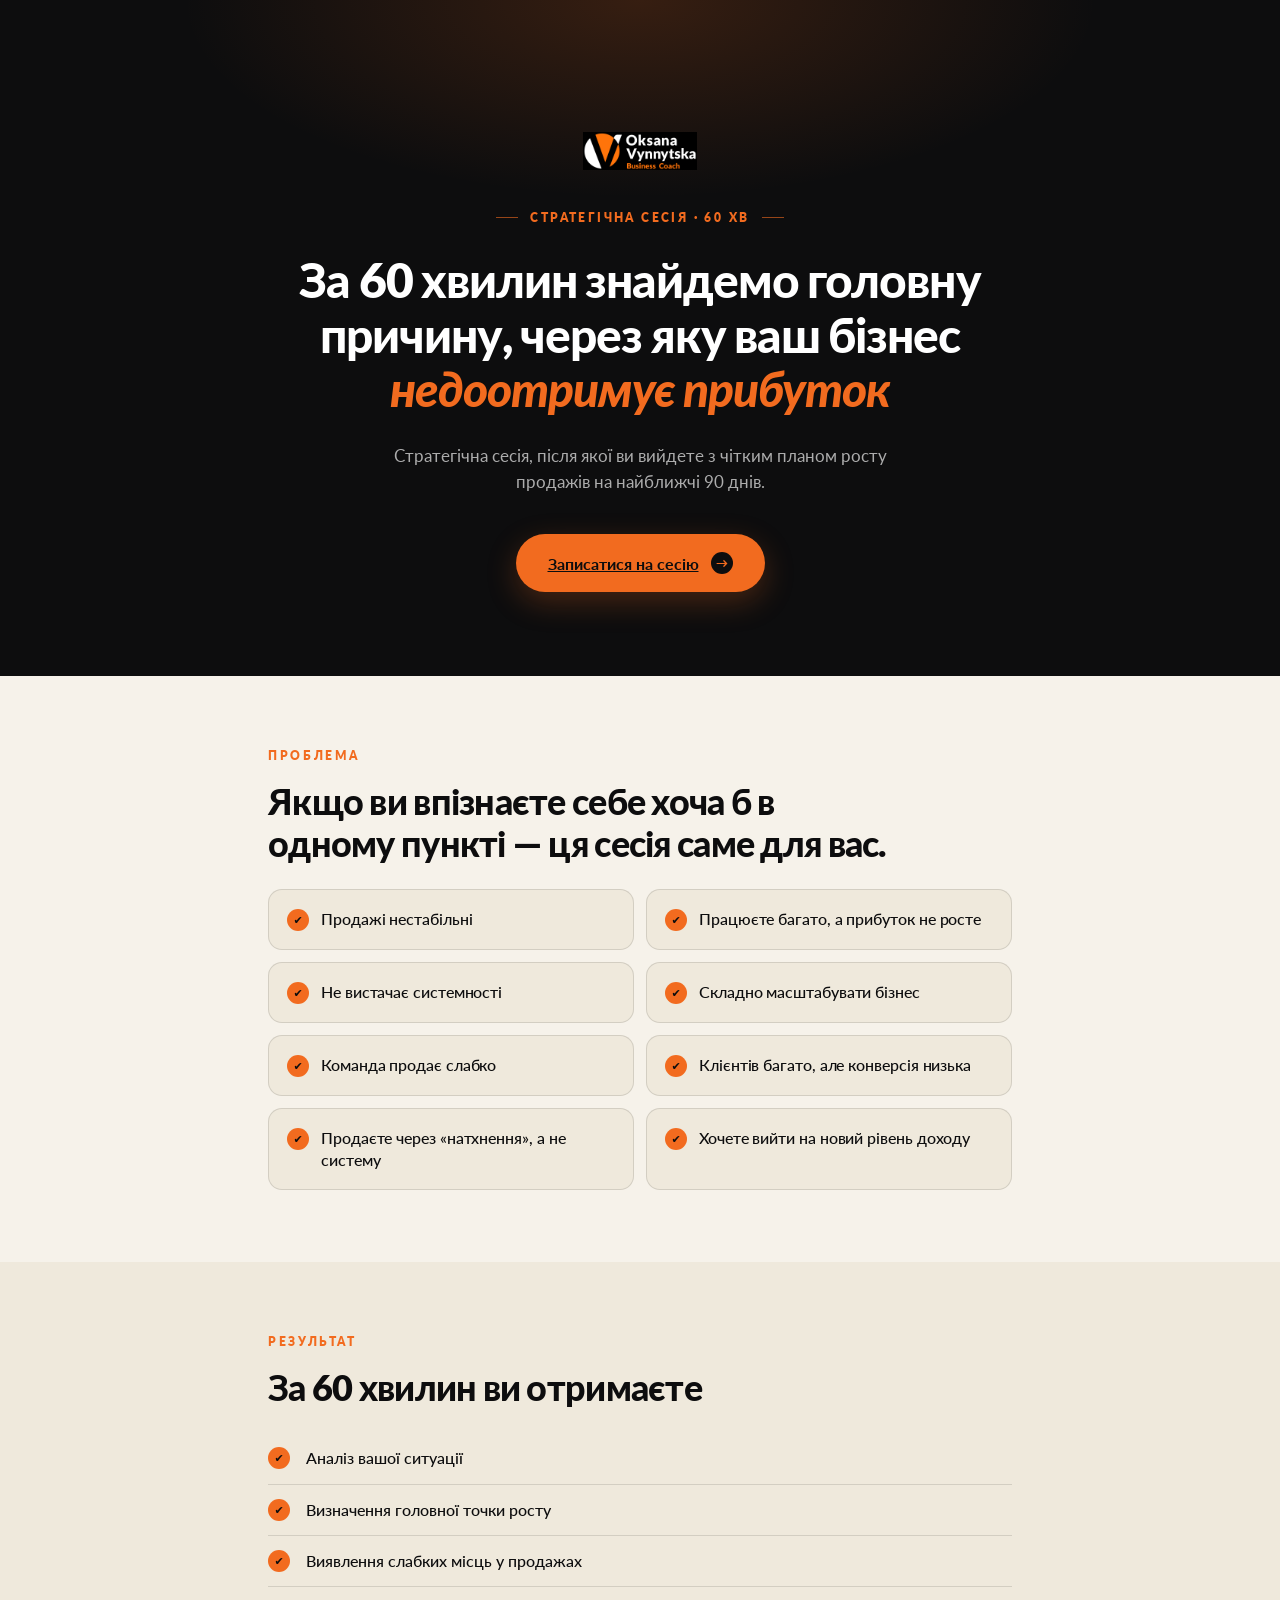
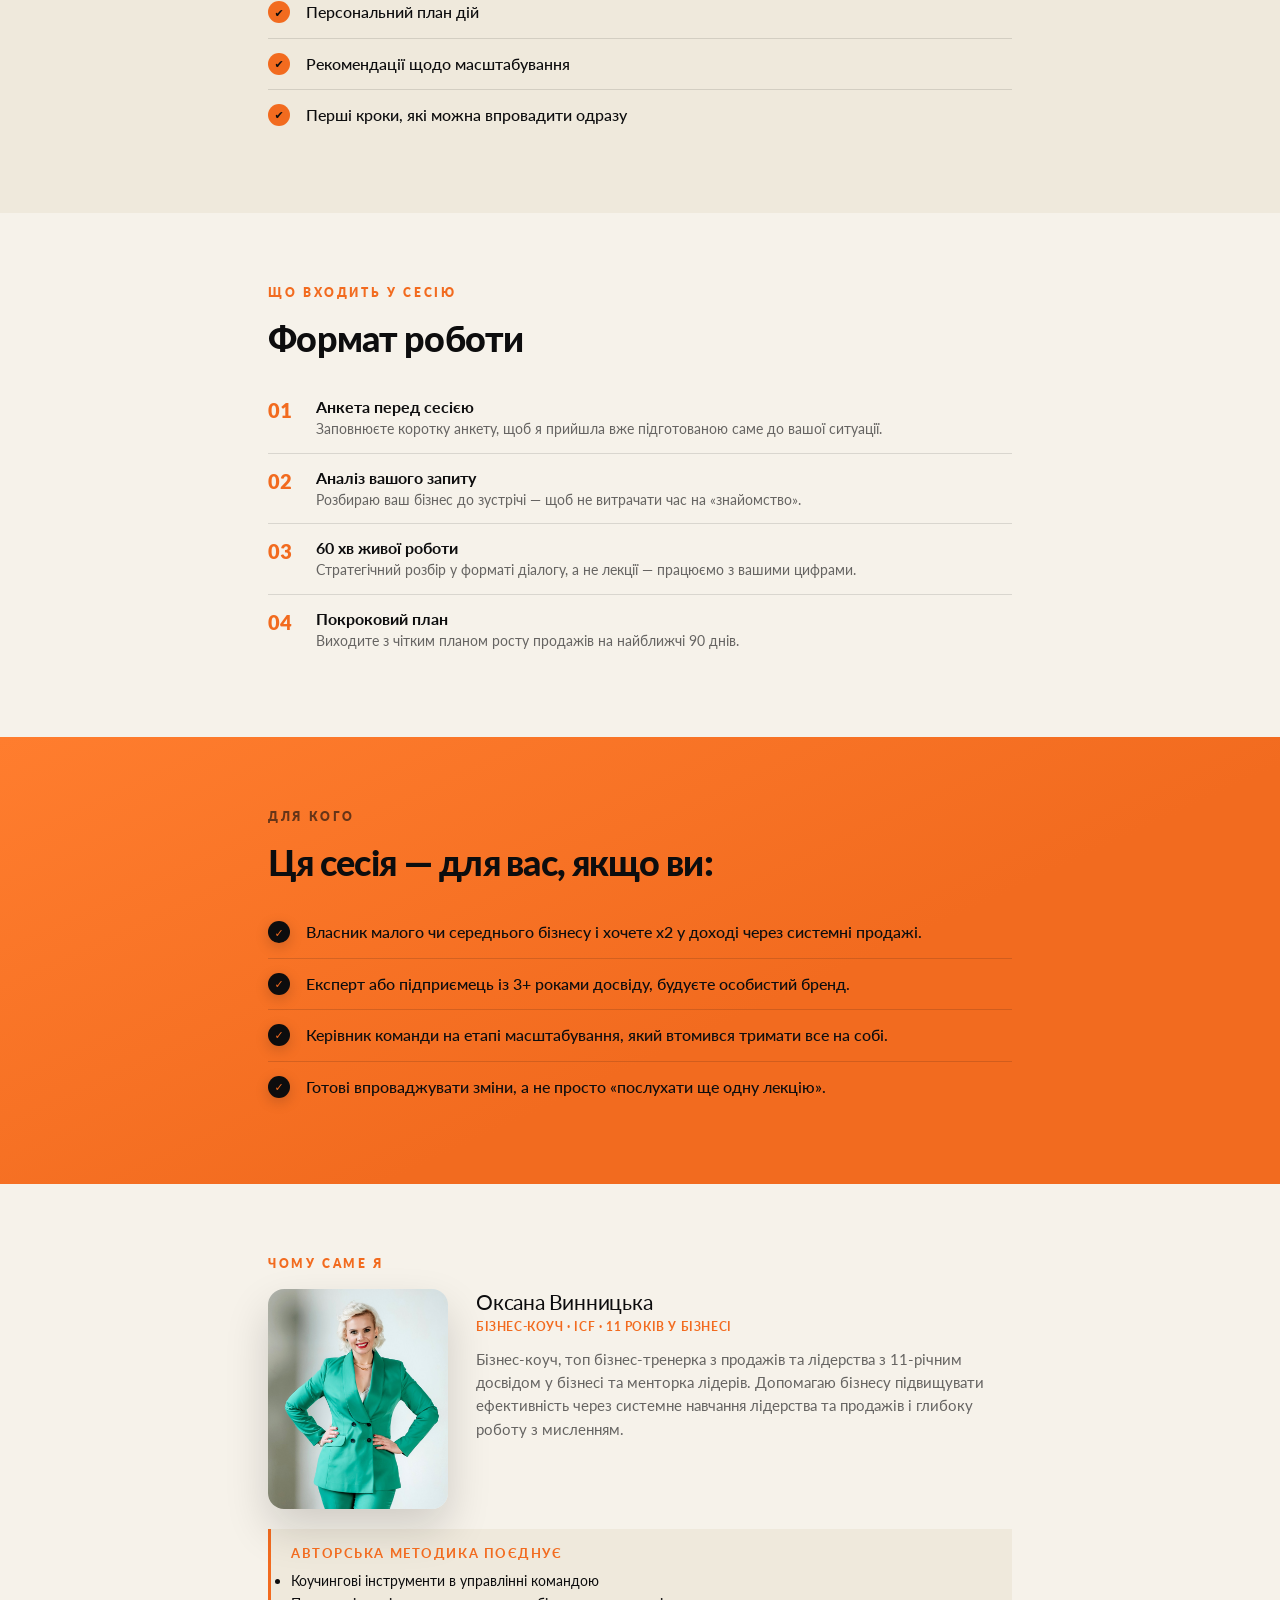
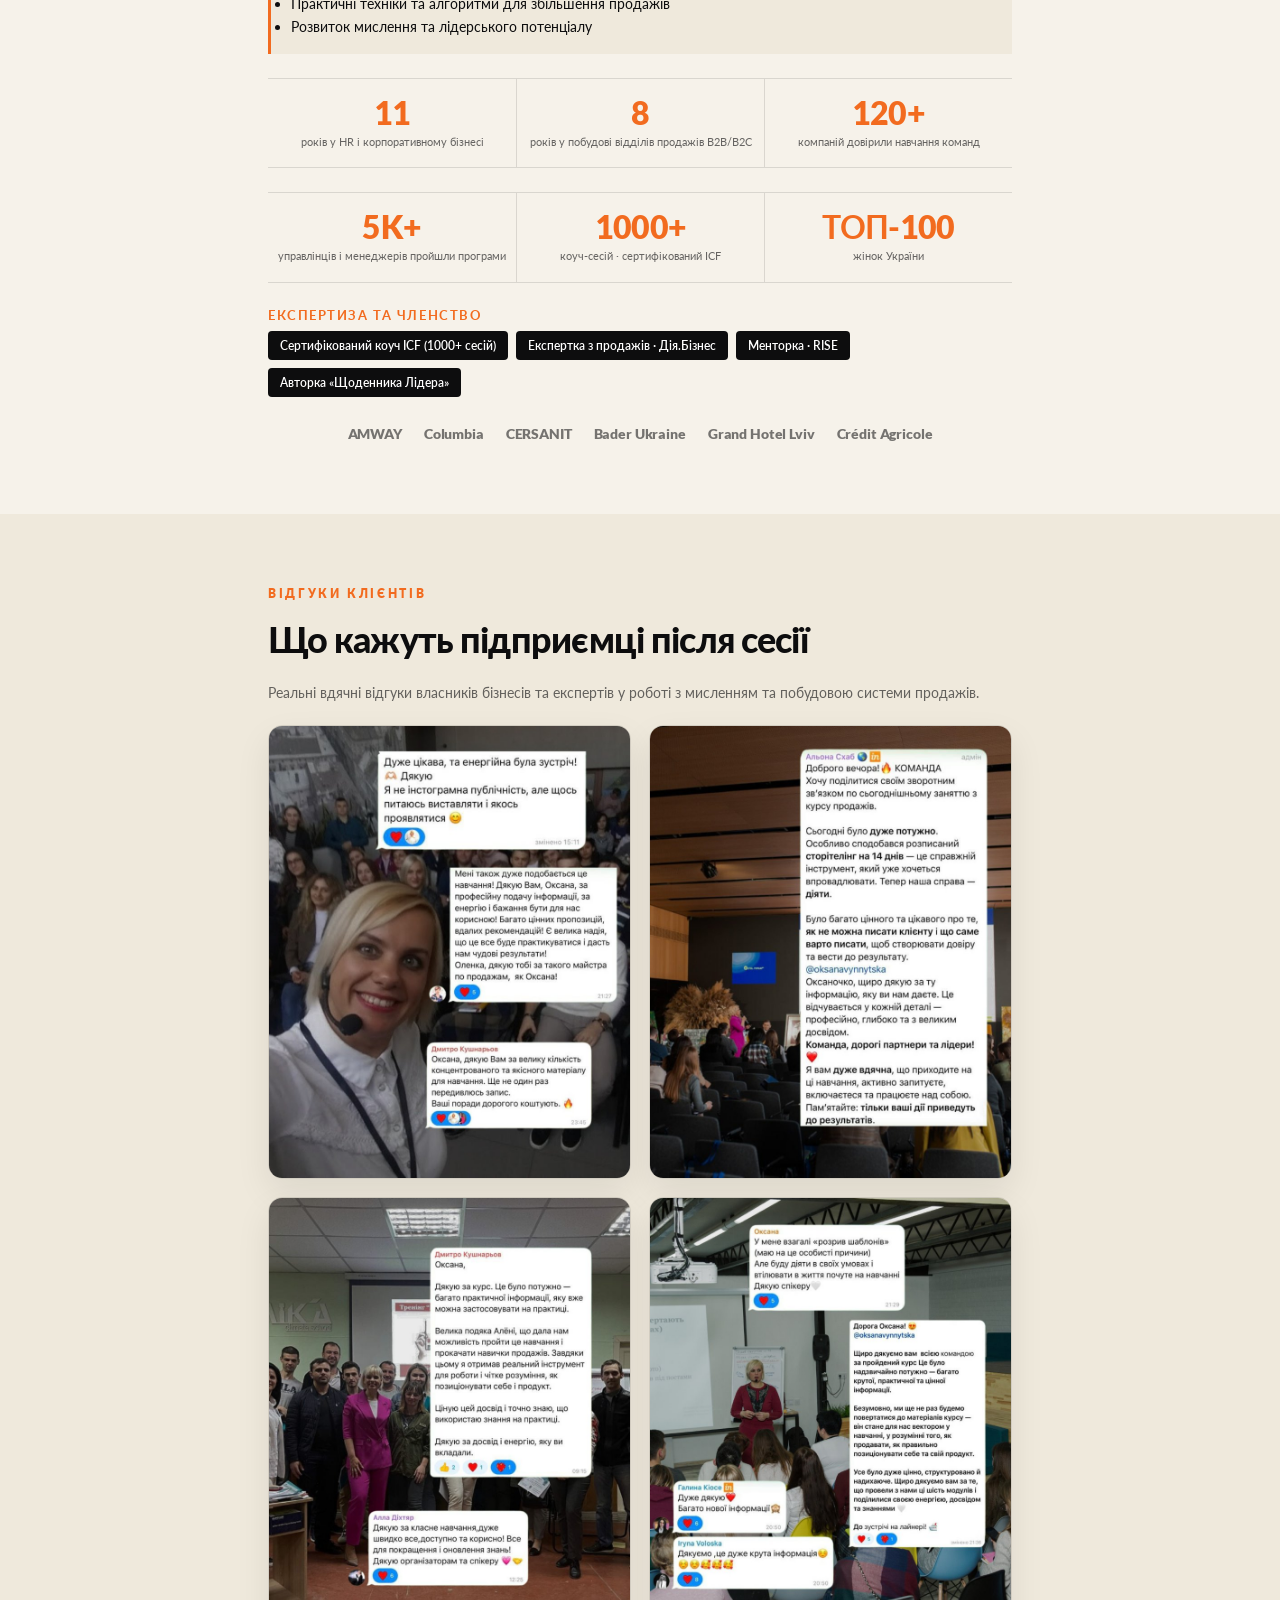
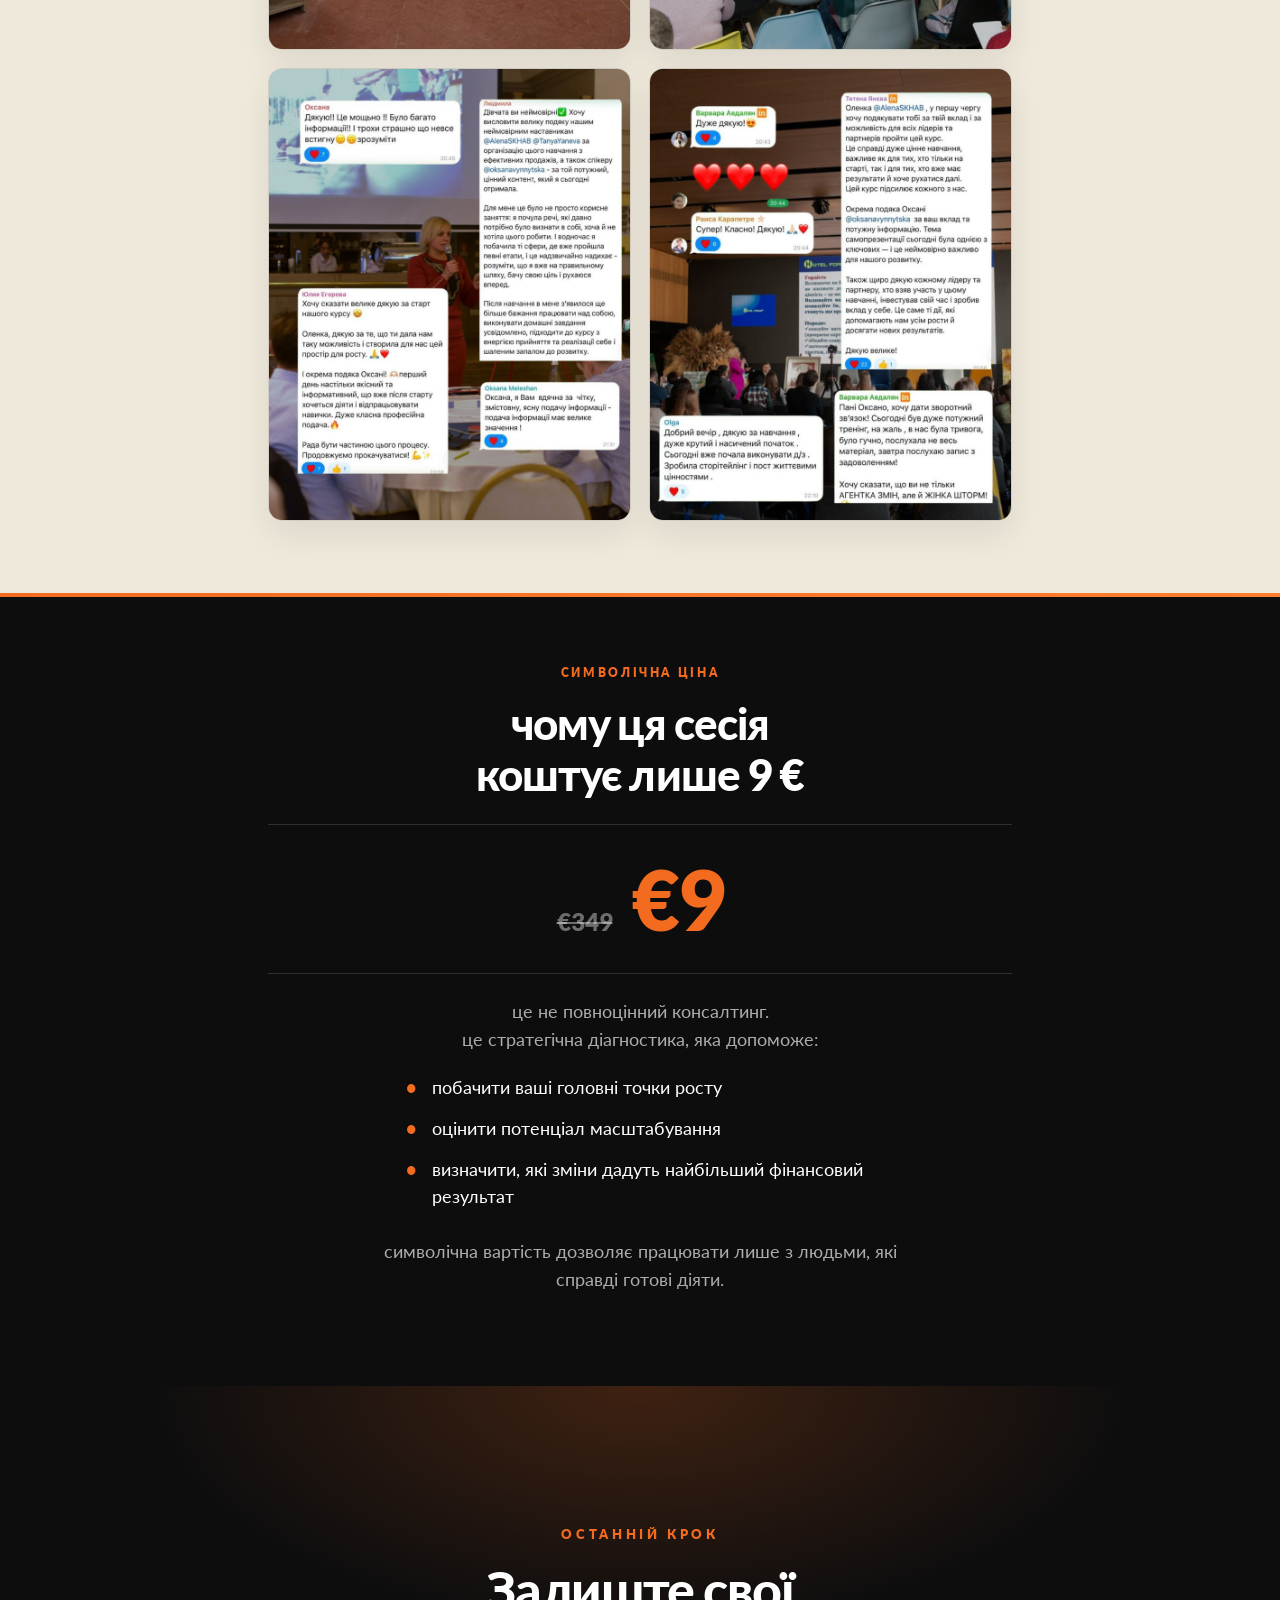
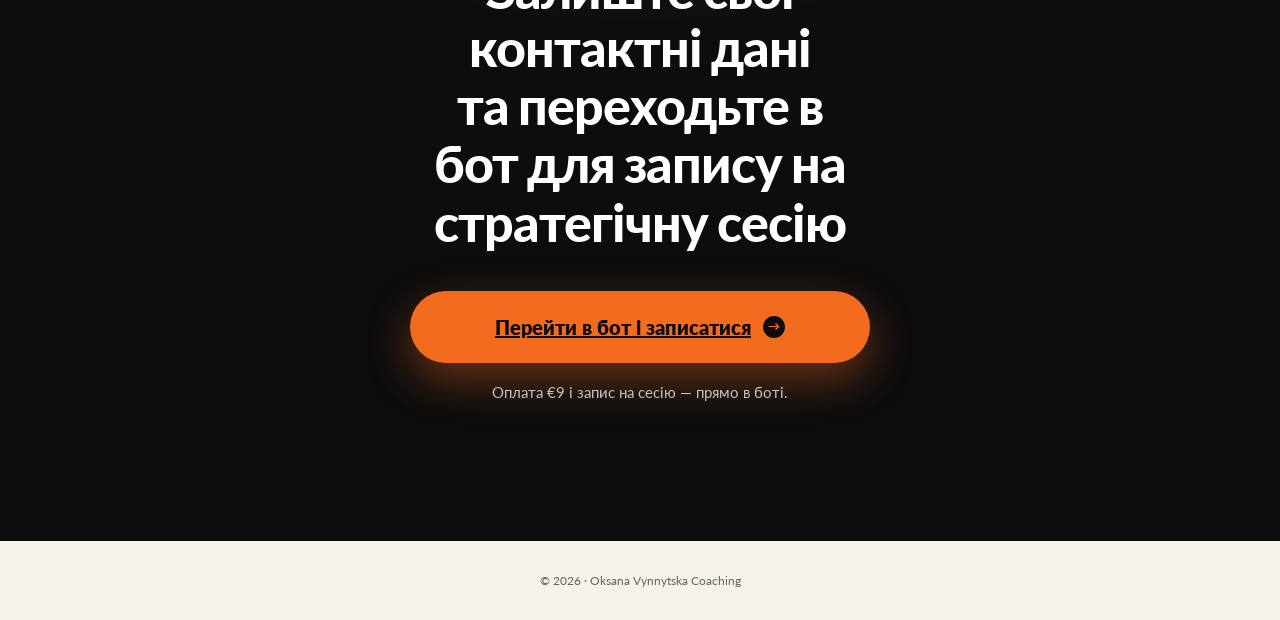
==== commit 5662909f: "Add files via upload" ====
--- a/index.html
+++ b/index.html
@@ -154,12 +154,12 @@
     <h2 class="s-title">Що кажуть підприємці після сесії</h2>
     <p style="font-size:14px;color:var(--muted-dark);margin-bottom:24px">Реальні вдячні відгуки власників бізнесів та експертів у роботі з мисленням та побудовою системи продажів.</p>
     <div class="testi-grid">
-      <img src="assets/testi-1.jpg" alt="Відгук учасниці тренінгу">
-      <img src="assets/testi-2.jpg" alt="Відгук — Альона Схаб">
-      <img src="assets/testi-3.jpg" alt="Відгук — Дмитро Кушнарьов та учасники">
-      <img src="assets/testi-4.jpg" alt="Відгуки учасників тренінгу">
-      <img src="assets/testi-5.jpg" alt="Відгуки учасників тренінгу">
-      <img src="assets/testi-6.jpg" alt="Відгук — Тетяна Янєва">
+      <img src="testi-1.jpg" alt="Відгук учасниці тренінгу">
+      <img src="testi-2.jpg" alt="Відгук — Альона Схаб">
+      <img src="testi-3.jpg" alt="Відгук — Дмитро Кушнарьов та учасники">
+      <img src="testi-4.jpg" alt="Відгуки учасників тренінгу">
+      <img src="testi-5.jpg" alt="Відгуки учасників тренінгу">
+      <img src="testi-6.jpg" alt="Відгук — Тетяна Янєва">
     </div>
   </div>
 </section>
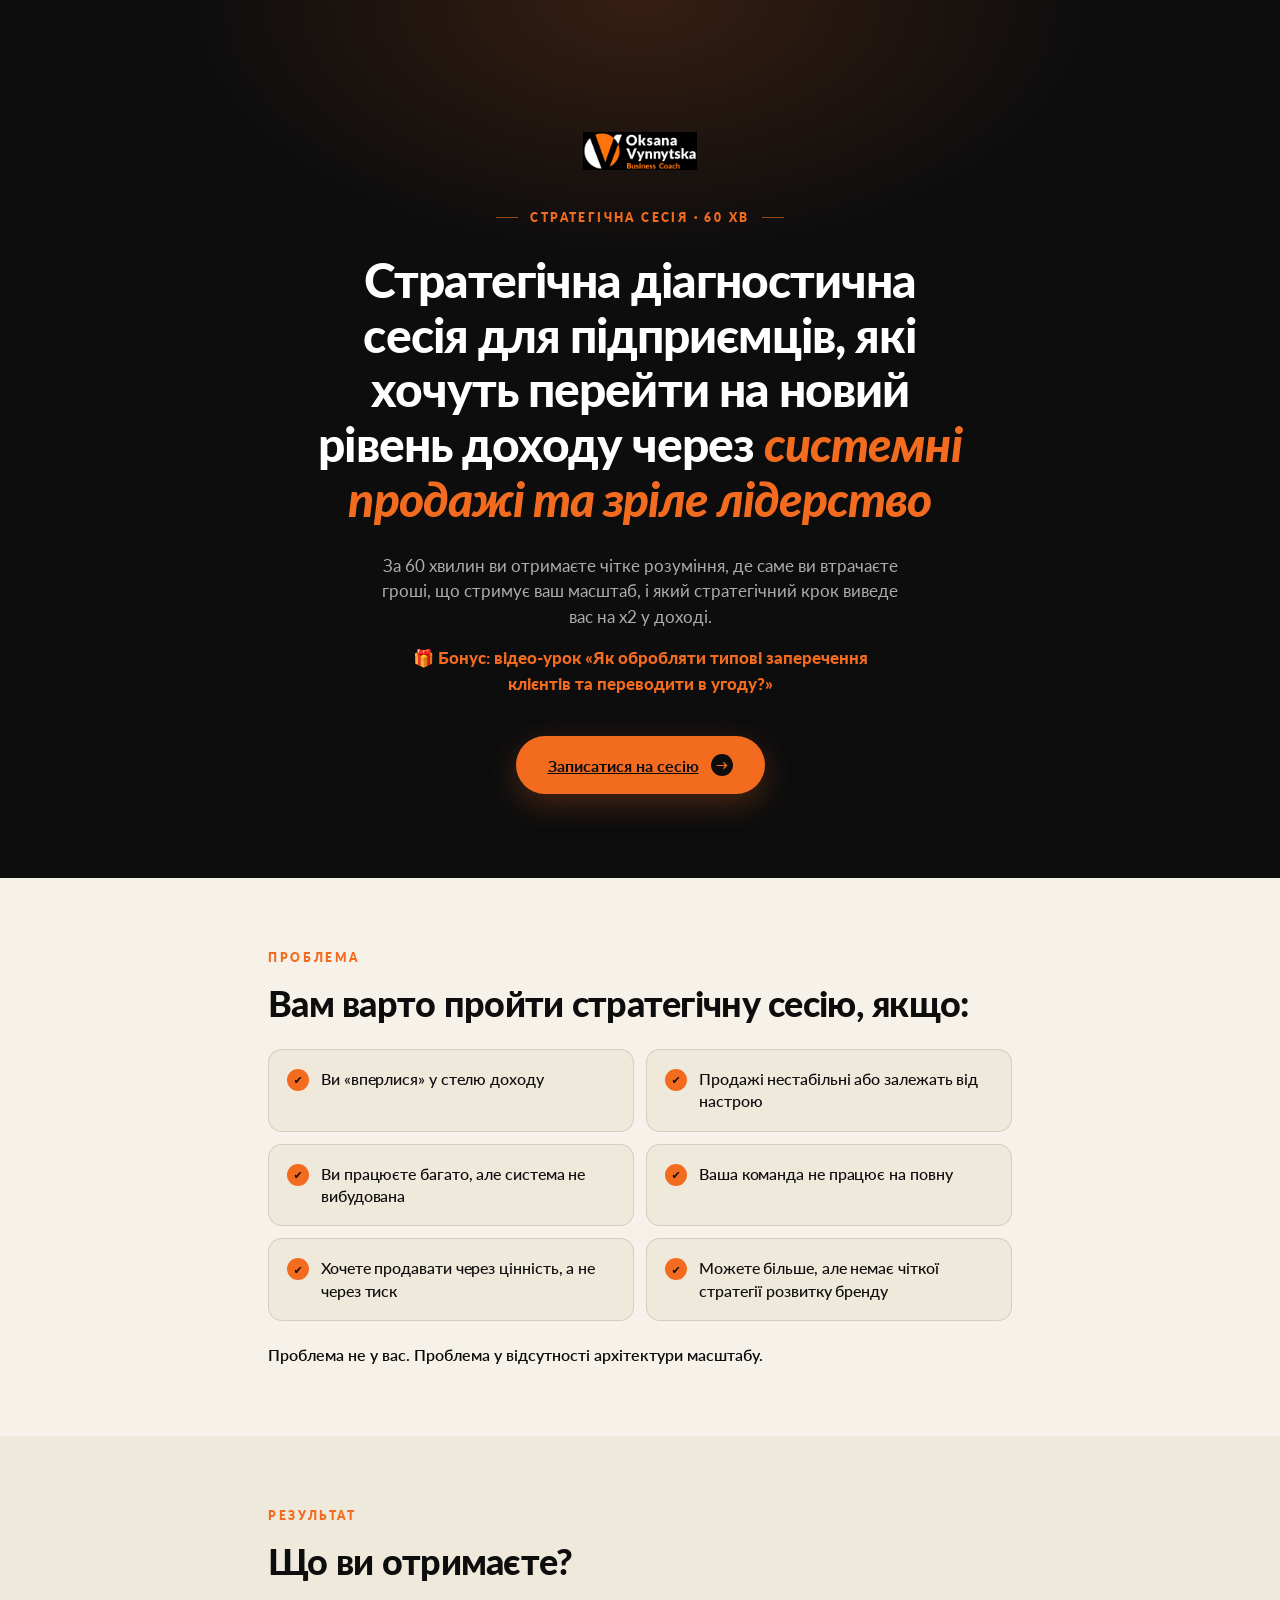
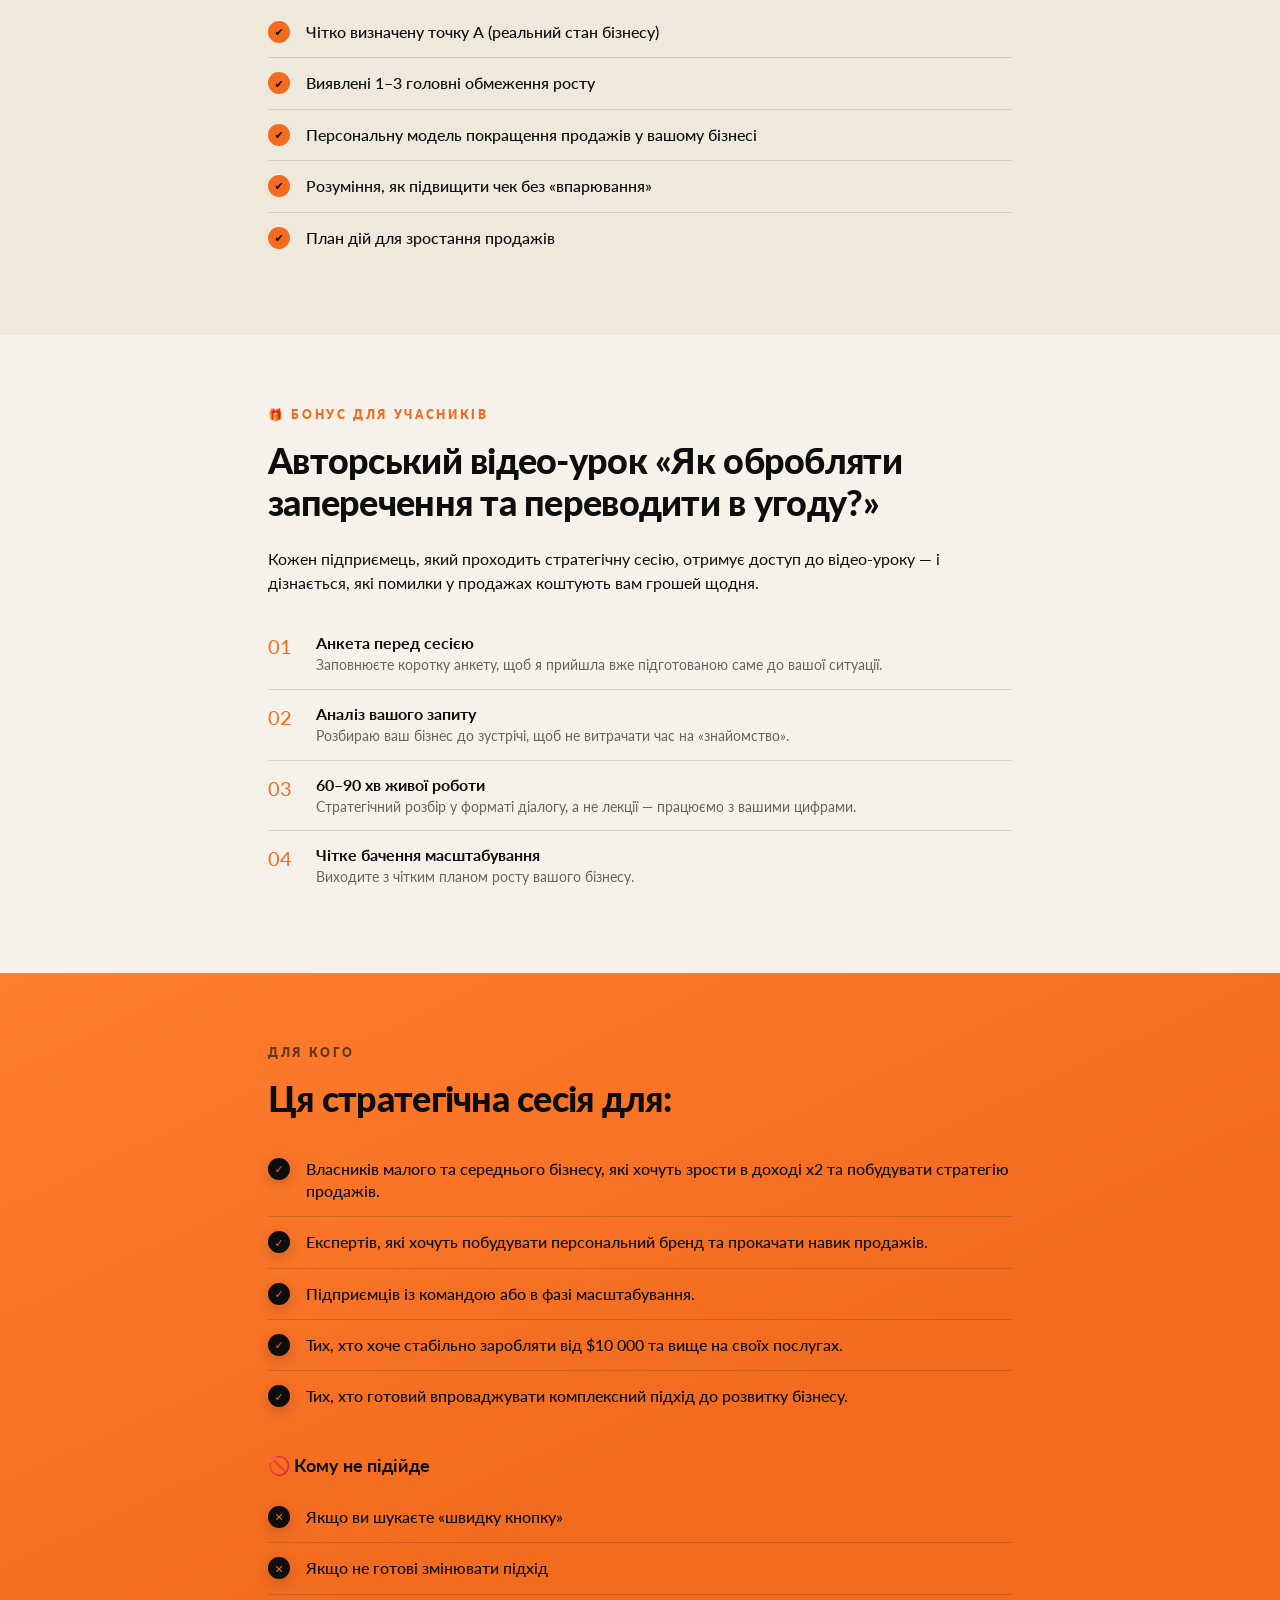
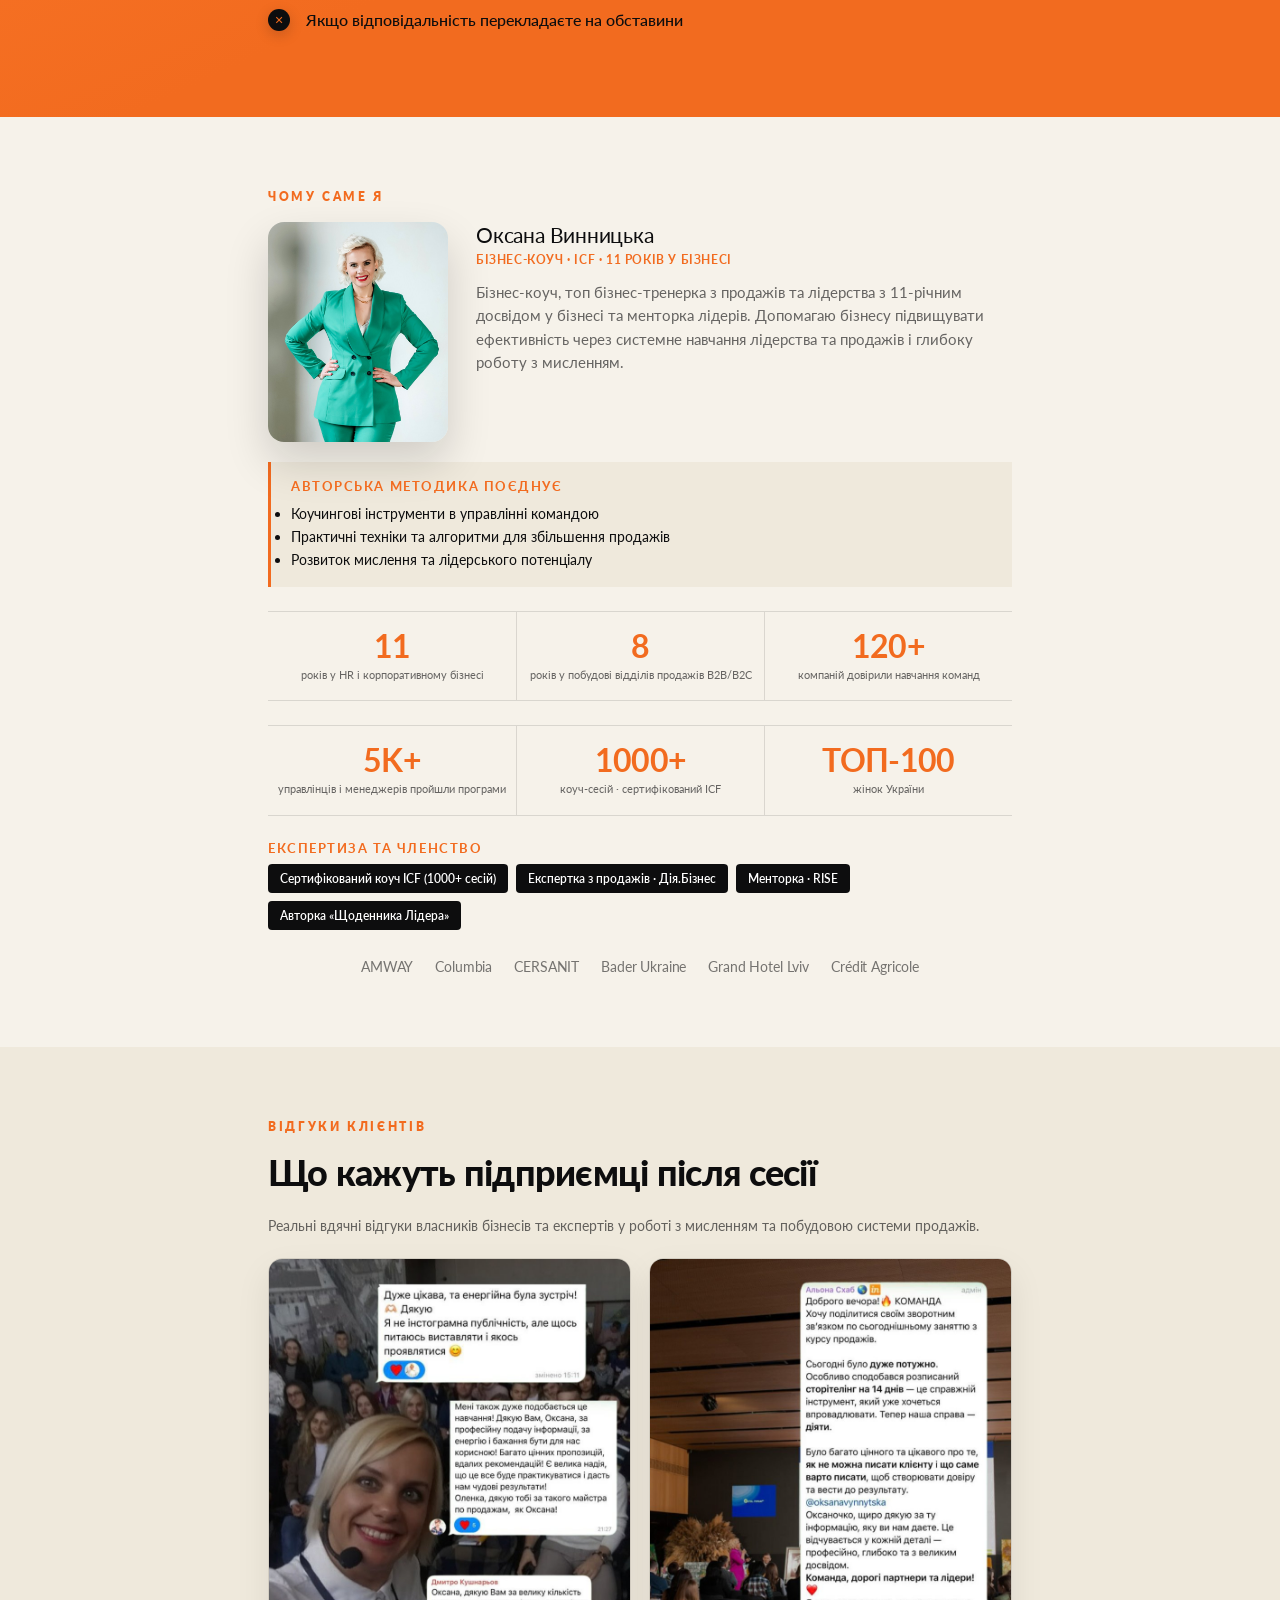
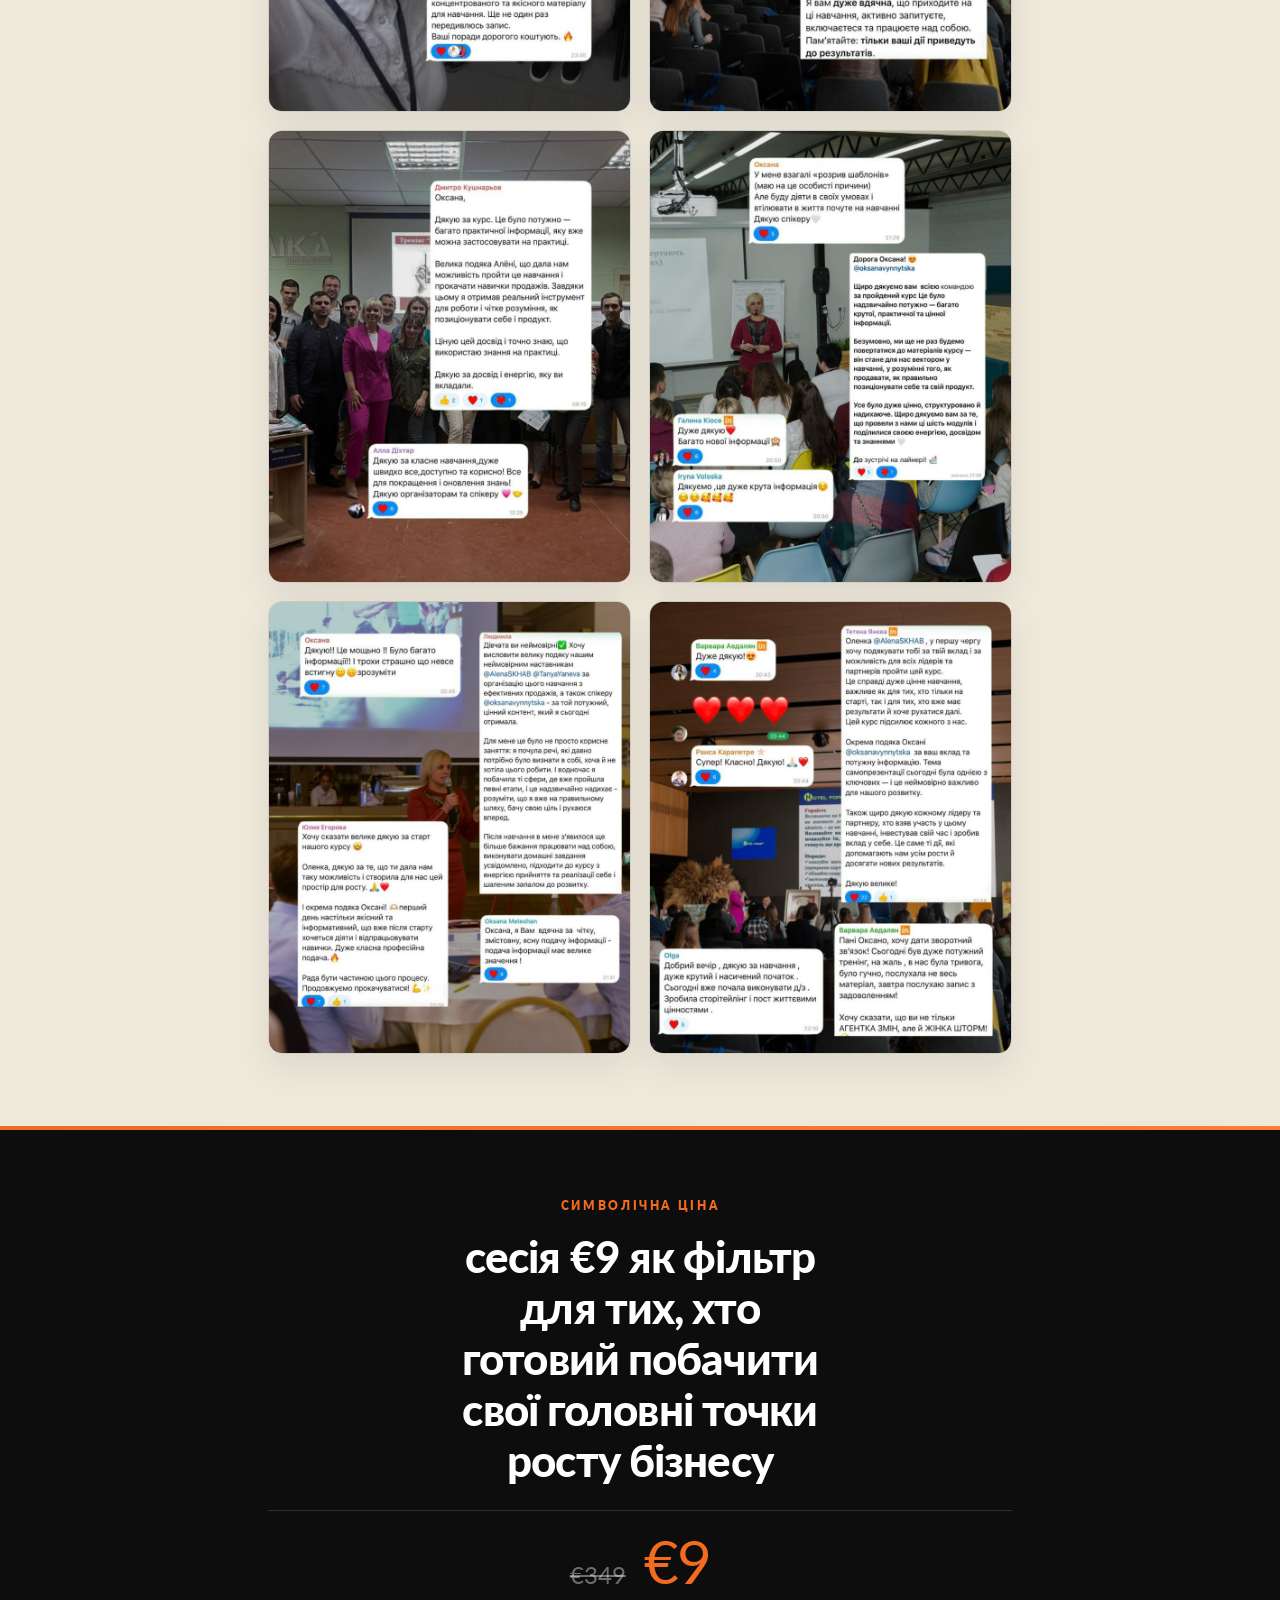
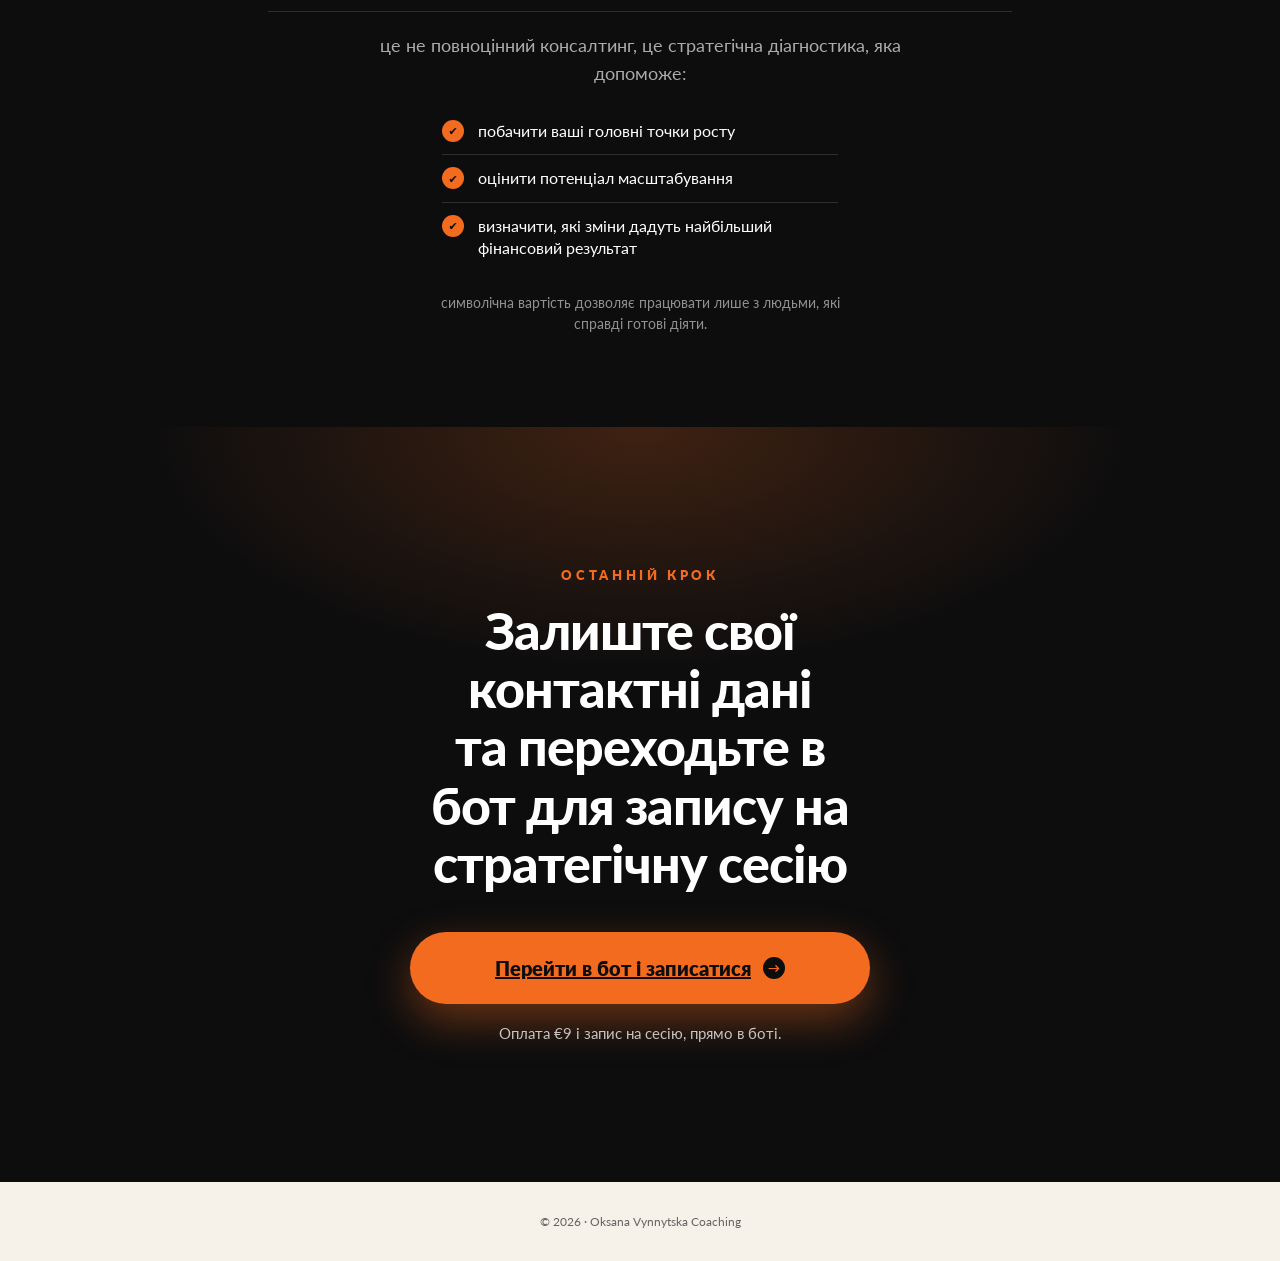
==== commit 113c0306: "Add files via upload" ====
--- a/index.html
+++ b/index.html
@@ -33,8 +33,9 @@
   <div class="container">
     <img src="logo-dark.png" alt="Oksana Vynnytska" class="hero-logo">
     <div class="hero-eyebrow">Стратегічна сесія · 60 хв</div>
-    <h1>За 60 хвилин знайдемо головну причину, через яку ваш бізнес <em>недоотримує прибуток</em></h1>
-    <p class="lead">Стратегічна сесія, після якої ви вийдете з чітким планом росту продажів на найближчі 90 днів.</p>
+    <h1>Стратегічна діагностична сесія для підприємців, які хочуть перейти на новий рівень доходу через <em>системні продажі та зріле лідерство</em></h1>
+    <p class="lead">За 60 хвилин ви отримаєте чітке розуміння, де саме ви втрачаєте гроші, що стримує ваш масштаб, і який стратегічний крок виведе вас на х2 у доході.</p>
+    <p class="lead" style="margin-top:-24px;color:var(--orange);font-weight:900">🎁 Бонус: відео-урок «Як обробляти типові заперечення клієнтів та переводити в угоду?»</p>
     <a class="btn" href="https://t.me/diagnosticvynnytskaoksana_bot?start=6a6c8441a28478148b032fa6" target="_blank" rel="noopener">
       <span>Записатися на сесію</span>
       <span class="arrow" aria-hidden="true">→</span>
@@ -45,44 +46,43 @@
 <section class="section" id="problem" data-screen-label="02 Проблема">
   <div class="container">
     <div class="s-label">Проблема</div>
-    <h2 class="s-title">Якщо ви впізнаєте себе хоча б в одному пункті — ця сесія саме для вас.</h2>
+    <h2 class="s-title">Вам варто пройти стратегічну сесію, якщо:</h2>
     <div class="problem-grid">
-      <div class="problem-card"><span class="ico">✔</span><span>Продажі нестабільні</span></div>
-      <div class="problem-card"><span class="ico">✔</span><span>Працюєте багато, а прибуток не росте</span></div>
-      <div class="problem-card"><span class="ico">✔</span><span>Не вистачає системності</span></div>
-      <div class="problem-card"><span class="ico">✔</span><span>Складно масштабувати бізнес</span></div>
-      <div class="problem-card"><span class="ico">✔</span><span>Команда продає слабко</span></div>
-      <div class="problem-card"><span class="ico">✔</span><span>Клієнтів багато, але конверсія низька</span></div>
-      <div class="problem-card"><span class="ico">✔</span><span>Продаєте через «натхнення», а не систему</span></div>
-      <div class="problem-card"><span class="ico">✔</span><span>Хочете вийти на новий рівень доходу</span></div>
-    </div>
+      <div class="problem-card"><span class="ico">✔</span><span>Ви «вперлися» у стелю доходу</span></div>
+      <div class="problem-card"><span class="ico">✔</span><span>Продажі нестабільні або залежать від настрою</span></div>
+      <div class="problem-card"><span class="ico">✔</span><span>Ви працюєте багато, але система не вибудована</span></div>
+      <div class="problem-card"><span class="ico">✔</span><span>Ваша команда не працює на повну</span></div>
+      <div class="problem-card"><span class="ico">✔</span><span>Хочете продавати через цінність, а не через тиск</span></div>
+      <div class="problem-card"><span class="ico">✔</span><span>Можете більше, але немає чіткої стратегії розвитку бренду</span></div>
+    </div>
+    <p style="margin-top:24px;font-size:16px;font-weight:600">Проблема не у вас. Проблема у відсутності архітектури масштабу.</p>
   </div>
 </section>
 
 <section class="section" id="outcomes" style="background:var(--paper-2)" data-screen-label="03 Результат">
   <div class="container">
     <div class="s-label">Результат</div>
-    <h2 class="s-title">За 60 хвилин ви отримаєте</h2>
+    <h2 class="s-title">Що ви отримаєте?</h2>
     <div class="check-list">
-      <div class="check-item"><span class="ico">✔</span><span>Аналіз вашої ситуації</span></div>
-      <div class="check-item"><span class="ico">✔</span><span>Визначення головної точки росту</span></div>
-      <div class="check-item"><span class="ico">✔</span><span>Виявлення слабких місць у продажах</span></div>
-      <div class="check-item"><span class="ico">✔</span><span>Персональний план дій</span></div>
-      <div class="check-item"><span class="ico">✔</span><span>Рекомендації щодо масштабування</span></div>
-      <div class="check-item"><span class="ico">✔</span><span>Перші кроки, які можна впровадити одразу</span></div>
+      <div class="check-item"><span class="ico">✔</span><span>Чітко визначену точку А (реальний стан бізнесу)</span></div>
+      <div class="check-item"><span class="ico">✔</span><span>Виявлені 1–3 головні обмеження росту</span></div>
+      <div class="check-item"><span class="ico">✔</span><span>Персональну модель покращення продажів у вашому бізнесі</span></div>
+      <div class="check-item"><span class="ico">✔</span><span>Розуміння, як підвищити чек без «впарювання»</span></div>
+      <div class="check-item"><span class="ico">✔</span><span>План дій для зростання продажів</span></div>
     </div>
   </div>
 </section>
 
 <section class="section" id="included" data-screen-label="04 Що входить">
   <div class="container">
-    <div class="s-label">Що входить у сесію</div>
-    <h2 class="s-title">Формат роботи</h2>
+    <div class="s-label">🎁 Бонус для учасників</div>
+    <h2 class="s-title">Авторський відео-урок «Як обробляти заперечення та переводити в угоду?»</h2>
+    <p style="font-size:16px;line-height:1.5;margin-bottom:24px">Кожен підприємець, який проходить стратегічну сесію, отримує доступ до відео-уроку — і дізнається, які помилки у продажах коштують вам грошей щодня.</p>
     <div class="included-list">
       <div class="included-item"><span class="n">01</span><div><h4>Анкета перед сесією</h4><p>Заповнюєте коротку анкету, щоб я прийшла вже підготованою саме до вашої ситуації.</p></div></div>
-      <div class="included-item"><span class="n">02</span><div><h4>Аналіз вашого запиту</h4><p>Розбираю ваш бізнес до зустрічі — щоб не витрачати час на «знайомство».</p></div></div>
-      <div class="included-item"><span class="n">03</span><div><h4>60 хв живої роботи</h4><p>Стратегічний розбір у форматі діалогу, а не лекції — працюємо з вашими цифрами.</p></div></div>
-      <div class="included-item"><span class="n">04</span><div><h4>Покроковий план</h4><p>Виходите з чітким планом росту продажів на найближчі 90 днів.</p></div></div>
+      <div class="included-item"><span class="n">02</span><div><h4>Аналіз вашого запиту</h4><p>Розбираю ваш бізнес до зустрічі, щоб не витрачати час на «знайомство».</p></div></div>
+      <div class="included-item"><span class="n">03</span><div><h4>60–90 хв живої роботи</h4><p>Стратегічний розбір у форматі діалогу, а не лекції — працюємо з вашими цифрами.</p></div></div>
+      <div class="included-item"><span class="n">04</span><div><h4>Чітке бачення масштабування</h4><p>Виходите з чітким планом росту вашого бізнесу.</p></div></div>
     </div>
   </div>
 </section>
@@ -90,12 +90,19 @@
 <section class="section section-orange" id="for-whom" data-screen-label="05 Для кого">
   <div class="container">
     <div class="s-label">Для кого</div>
-    <h2 class="s-title">Ця сесія — для вас, якщо ви:</h2>
+    <h2 class="s-title">Ця стратегічна сесія для:</h2>
     <div class="fit-list">
-      <div class="fit-item"><span class="ico">✓</span><span>Власник малого чи середнього бізнесу і хочете x2 у доході через системні продажі.</span></div>
-      <div class="fit-item"><span class="ico">✓</span><span>Експерт або підприємець із 3+ роками досвіду, будуєте особистий бренд.</span></div>
-      <div class="fit-item"><span class="ico">✓</span><span>Керівник команди на етапі масштабування, який втомився тримати все на собі.</span></div>
-      <div class="fit-item"><span class="ico">✓</span><span>Готові впроваджувати зміни, а не просто «послухати ще одну лекцію».</span></div>
+      <div class="fit-item"><span class="ico">✓</span><span>Власників малого та середнього бізнесу, які хочуть зрости в доході x2 та побудувати стратегію продажів.</span></div>
+      <div class="fit-item"><span class="ico">✓</span><span>Експертів, які хочуть побудувати персональний бренд та прокачати навик продажів.</span></div>
+      <div class="fit-item"><span class="ico">✓</span><span>Підприємців із командою або в фазі масштабування.</span></div>
+      <div class="fit-item"><span class="ico">✓</span><span>Тих, хто хоче стабільно заробляти від $10 000 та вище на своїх послугах.</span></div>
+      <div class="fit-item"><span class="ico">✓</span><span>Тих, хто готовий впроваджувати комплексний підхід до розвитку бізнесу.</span></div>
+    </div>
+    <h3 style="font-family:var(--font-display);font-size:18px;margin-top:32px;margin-bottom:16px">🚫 Кому не підійде</h3>
+    <div class="fit-list">
+      <div class="fit-item"><span class="ico">✕</span><span>Якщо ви шукаєте «швидку кнопку»</span></div>
+      <div class="fit-item"><span class="ico">✕</span><span>Якщо не готові змінювати підхід</span></div>
+      <div class="fit-item"><span class="ico">✕</span><span>Якщо відповідальність перекладаєте на обставини</span></div>
     </div>
   </div>
 </section>
@@ -164,21 +171,21 @@
   </div>
 </section>
 
-<section class="section price-section" id="price" data-screen-label="08 Ціна">
+<section class="section price-section price-section--compact" id="price" data-screen-label="08 Ціна">
   <div class="container">
     <div class="s-label">Символічна ціна</div>
-    <h2 class="s-title">чому ця сесія коштує лише 9 €</h2>
+    <h2 class="s-title">сесія €9 як фільтр для тих, хто готовий побачити свої головні точки росту бізнесу</h2>
     <div class="price-box">
       <span class="price-was">€349</span>
       <span class="price-now">€9</span>
     </div>
-    <p class="price-explain">це не повноцінний консалтинг.<br>це стратегічна діагностика, яка допоможе:</p>
-    <ul class="price-list">
-      <li>побачити ваші головні точки росту</li>
-      <li>оцінити потенціал масштабування</li>
-      <li>визначити, які зміни дадуть найбільший фінансовий результат</li>
-    </ul>
-    <p class="price-explain">символічна вартість дозволяє працювати лише з людьми, які справді готові діяти.</p>
+    <p class="price-explain">це не повноцінний консалтинг, це стратегічна діагностика, яка допоможе:</p>
+    <div class="price-check-list">
+      <div class="price-check-item"><span class="ico">✔</span><span>побачити ваші головні точки росту</span></div>
+      <div class="price-check-item"><span class="ico">✔</span><span>оцінити потенціал масштабування</span></div>
+      <div class="price-check-item"><span class="ico">✔</span><span>визначити, які зміни дадуть найбільший фінансовий результат</span></div>
+    </div>
+    <p class="price-explain price-explain--note">символічна вартість дозволяє працювати лише з людьми, які справді готові діяти.</p>
   </div>
 </section>
 
@@ -191,7 +198,7 @@
       <span>Перейти в бот і записатися</span>
       <span class="arrow" aria-hidden="true">→</span>
     </a>
-    <div class="form-note form-note--final">Оплата €9 і запис на сесію — прямо в боті.</div>
+    <div class="form-note form-note--final">Оплата €9 і запис на сесію, прямо в боті.</div>
   </div>
 </section>
 
@@ -205,8 +212,10 @@
 </div>
 
 <script>
-  document.getElementById('openBotLink').addEventListener('click', function () {
-    if (window.fbq) window.fbq('track', 'Lead');
+  document.querySelectorAll('a[href*="t.me/diagnosticvynnytskaoksana_bot"]').forEach(function (link) {
+    link.addEventListener('click', function () {
+      if (window.fbq) window.fbq('track', 'Lead');
+    });
   });
 
   const stickyCta = document.getElementById('stickyCta');
--- a/styles.css
+++ b/styles.css
@@ -1,4 +1,4 @@
-@font-face{font-family:'Lato Display';src:url('Lato-Black.ttf') format('truetype');font-weight:900;font-display:swap}
+@font-face{font-family:'Lato Display';src:url('assets/Lato-Black.ttf') format('truetype');font-weight:900;font-display:swap}
 :root{
   --ink:#0d0d0e;--paper:#f6f2ea;--paper-2:#efe9dc;
   --orange:#F26B1F;--orange-2:#ff7d2e;
@@ -139,9 +139,17 @@
 .price-was{font-family:var(--font-display);font-size:24px;color:rgba(255,255,255,.4);text-decoration:line-through}
 .price-now{font-family:var(--font-display);font-size:clamp(56px,10vw,84px);color:var(--orange);line-height:1;letter-spacing:-.03em}
 .price-explain{font-size:18px;line-height:1.55;color:var(--muted);text-align:center;max-width:56ch;margin:0 auto 20px}
+.price-explain--note{font-size:14px;color:rgba(255,255,255,.55);margin-top:8px}
 .price-list{list-style:none;max-width:52ch;margin:0 auto 28px;display:flex;flex-direction:column;gap:14px}
 .price-list li{font-size:18px;line-height:1.5;color:#fff;padding-left:26px;position:relative;text-align:left}
 .price-list li::before{content:'•';position:absolute;left:0;color:var(--orange);font-weight:900}
+.price-section--compact{padding:clamp(48px,6vw,72px) 0}
+.price-section--compact .price-box{padding:20px 0;margin-bottom:20px}
+.price-section--compact .price-now{font-size:clamp(44px,7vw,60px)}
+.price-check-list{display:flex;flex-direction:column;gap:0;max-width:44ch;margin:0 auto 20px}
+.price-check-item{display:flex;gap:14px;align-items:flex-start;text-align:left;font-size:16px;line-height:1.4;padding:12px 0;border-top:1px solid var(--rule)}
+.price-check-item:first-child{border-top:none}
+.price-check-item .ico{width:22px;height:22px;border-radius:50%;background:var(--orange);color:var(--ink);flex-shrink:0;display:grid;place-items:center;font-size:11px;font-weight:900}
 
 footer{padding:32px 0;text-align:center;font-size:12px;color:var(--muted-dark);background:var(--paper)}
 
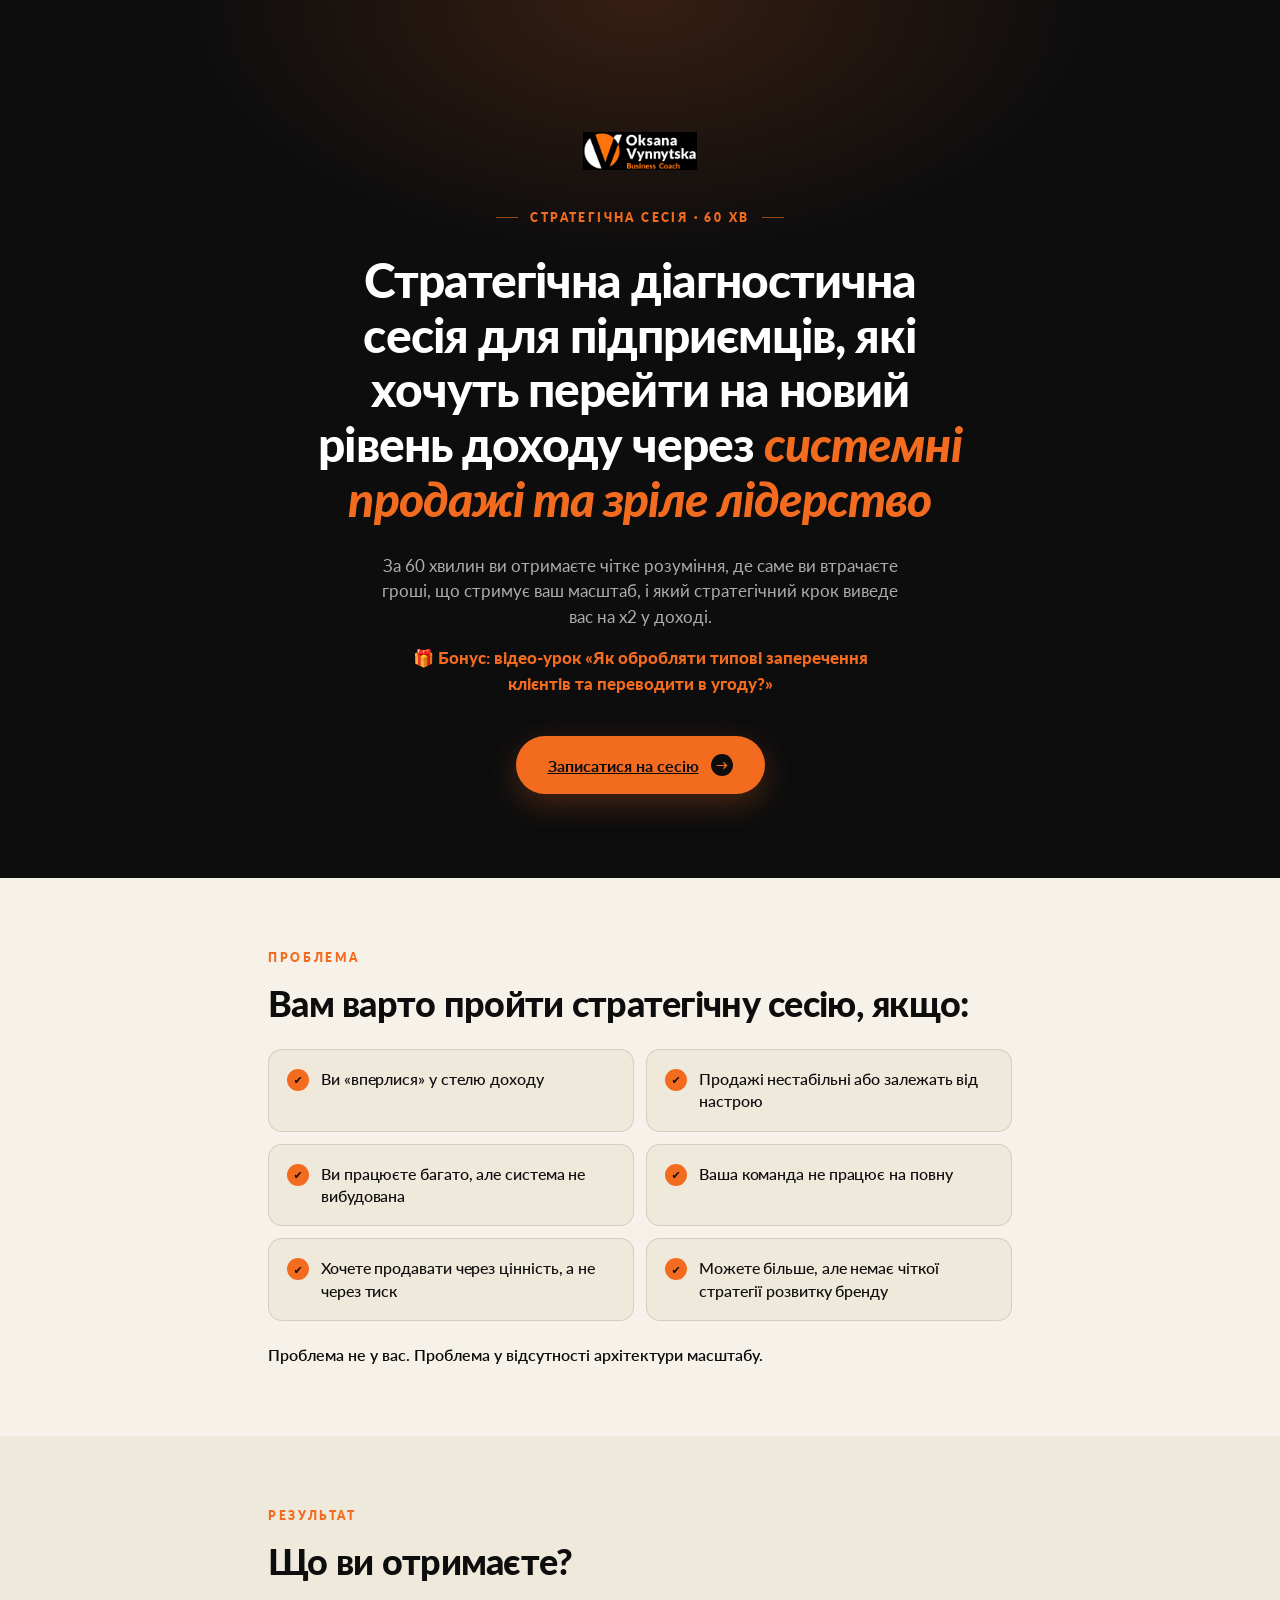
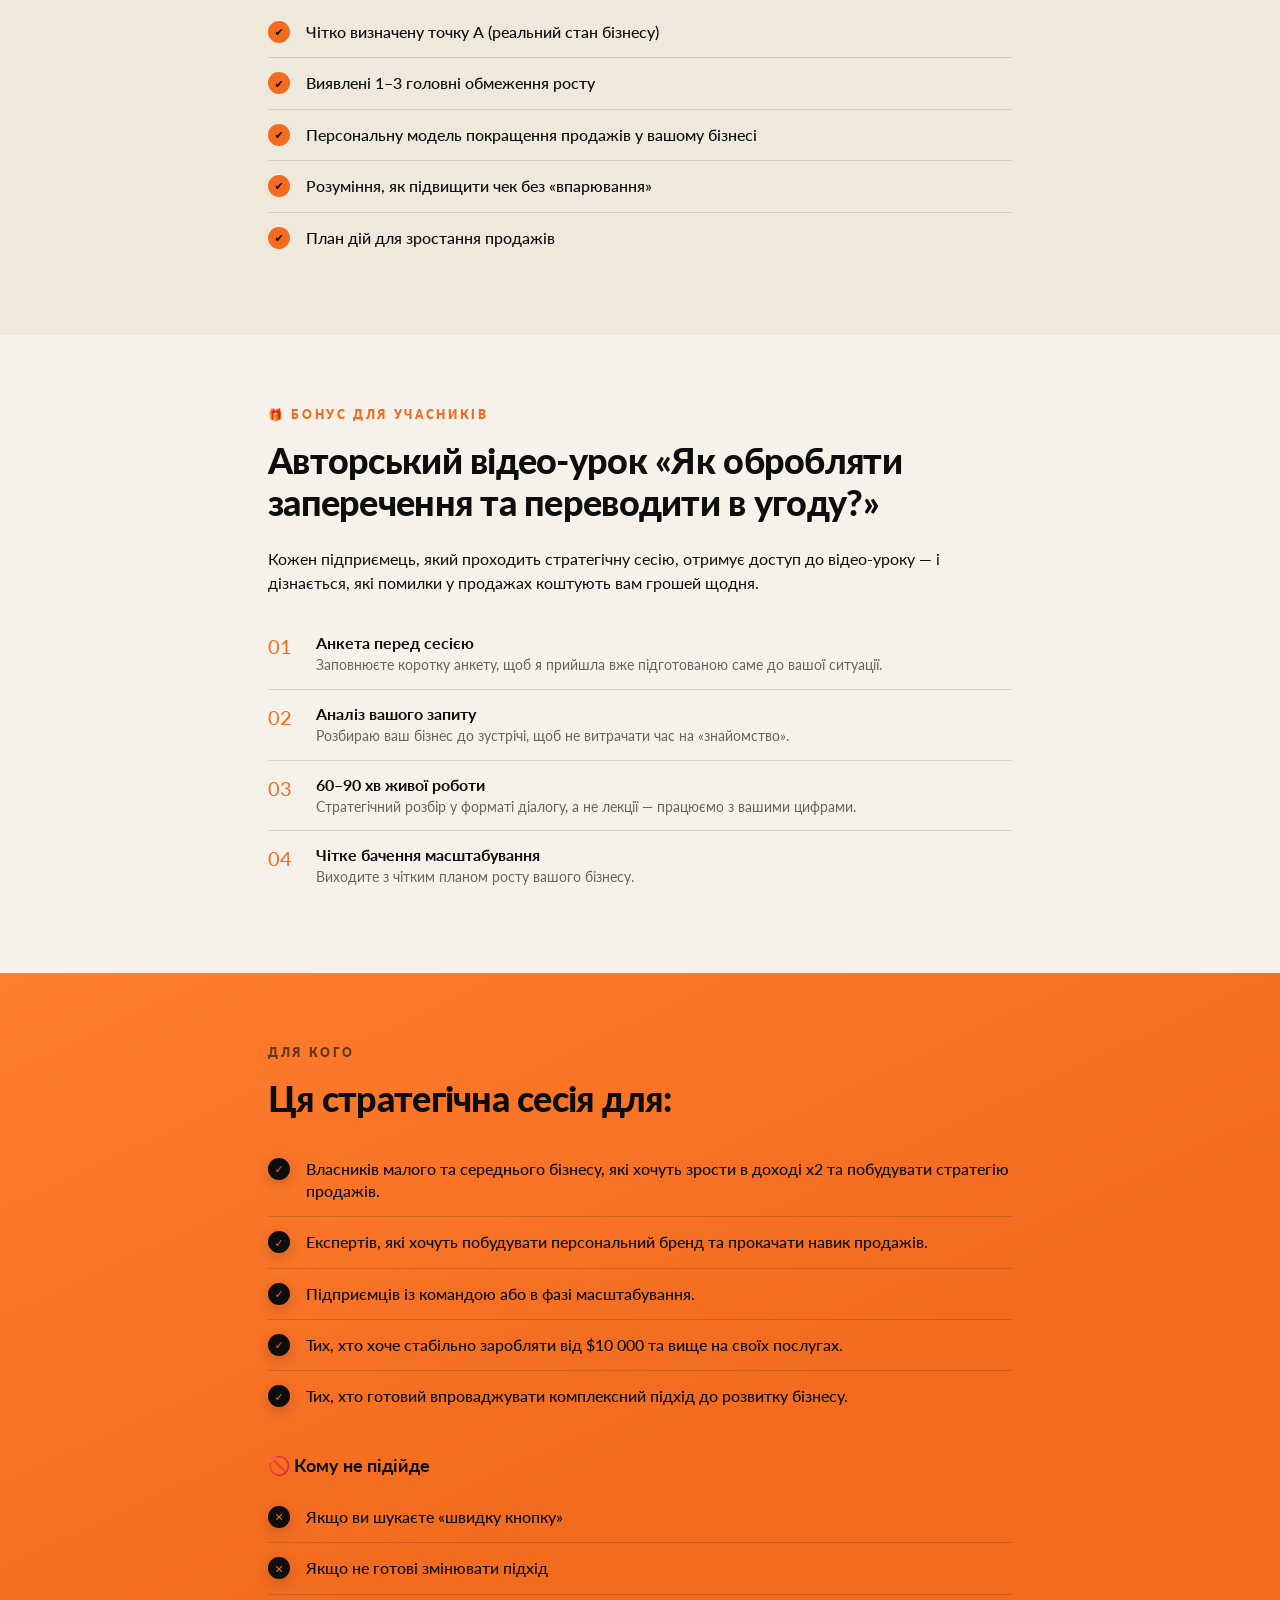
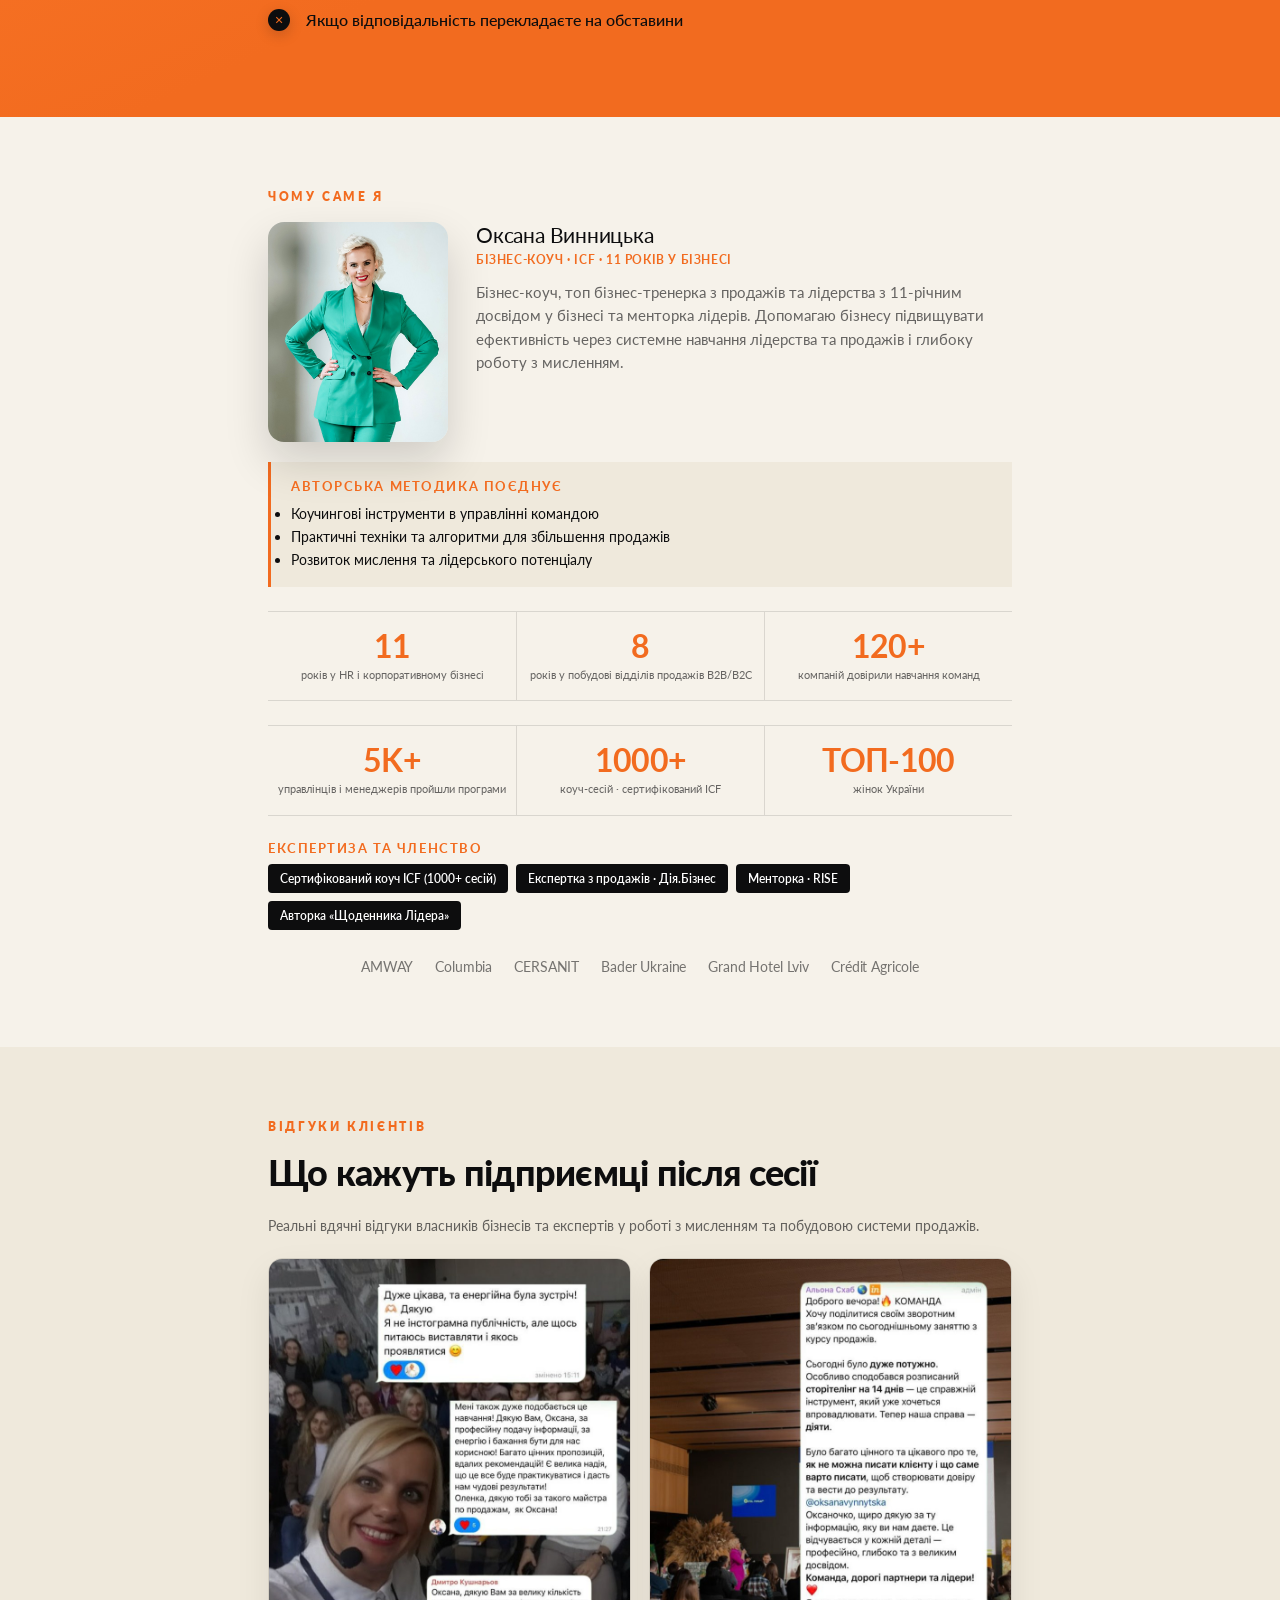
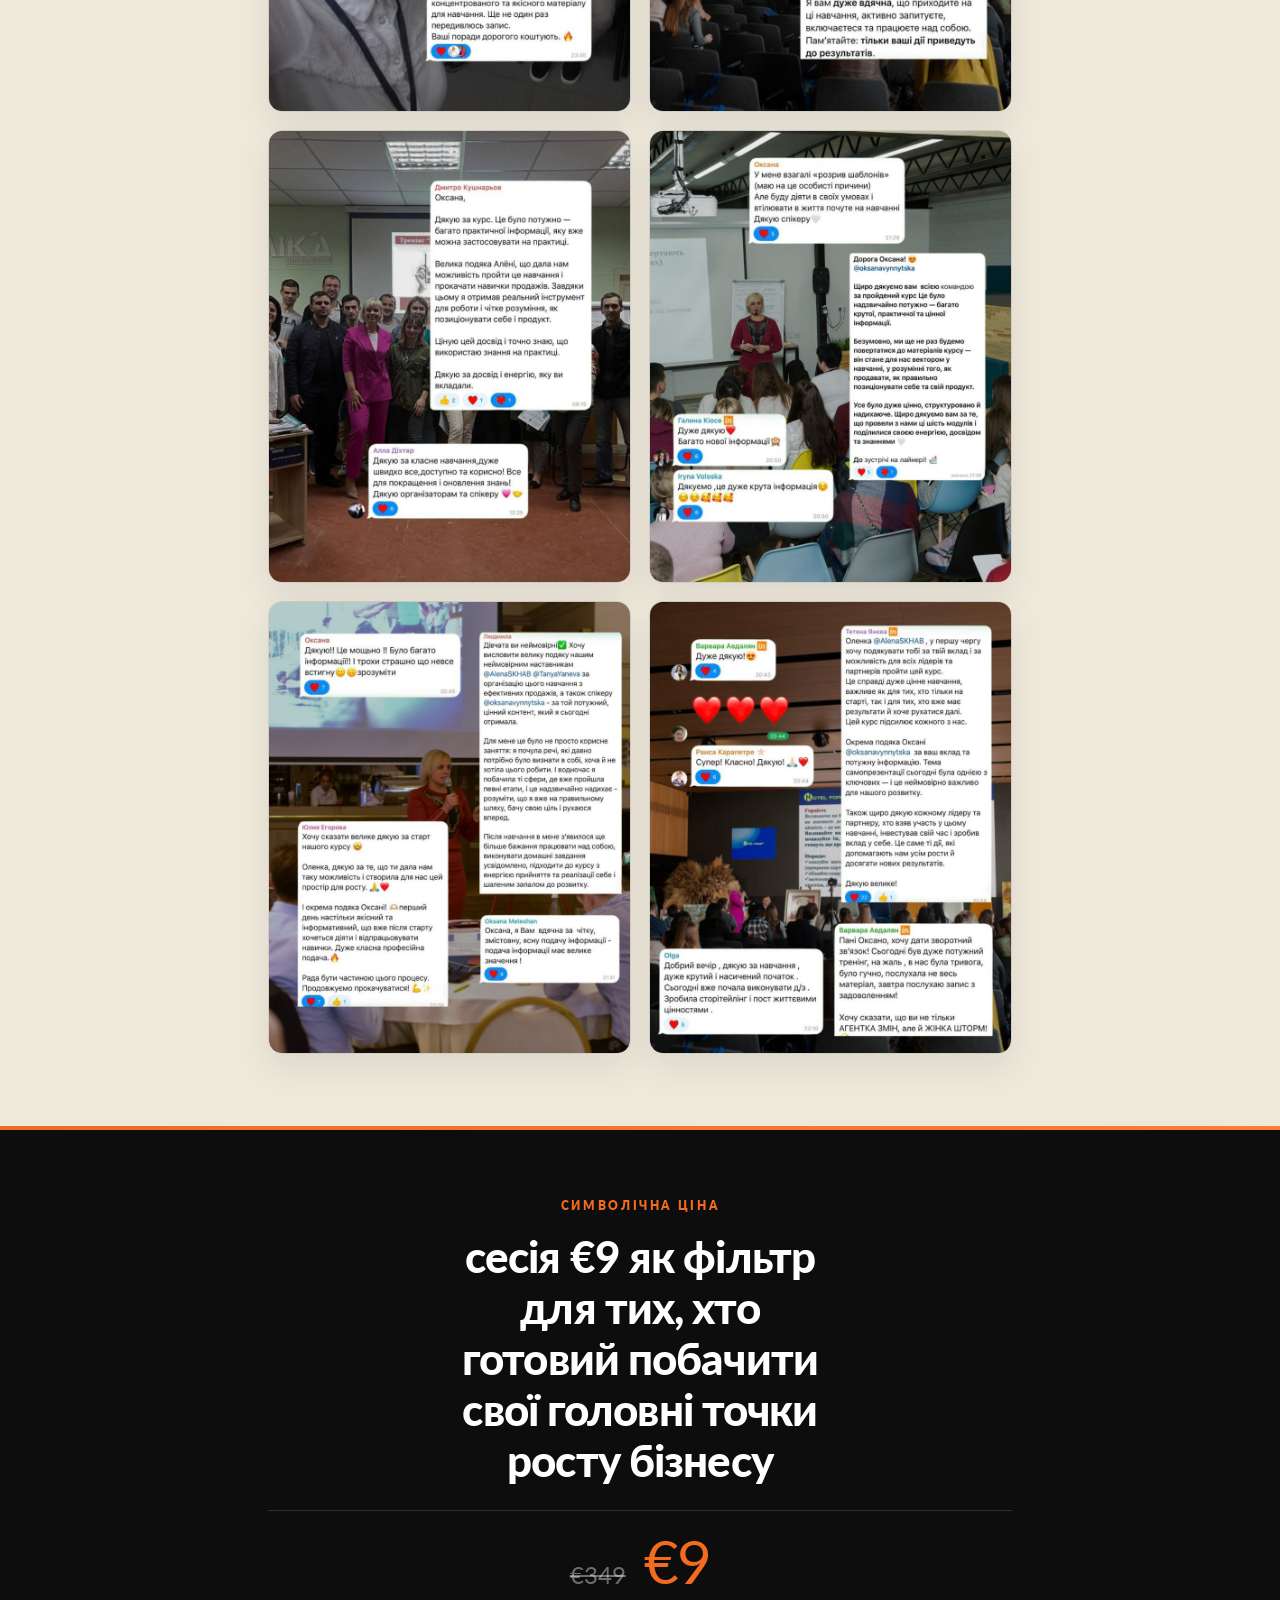
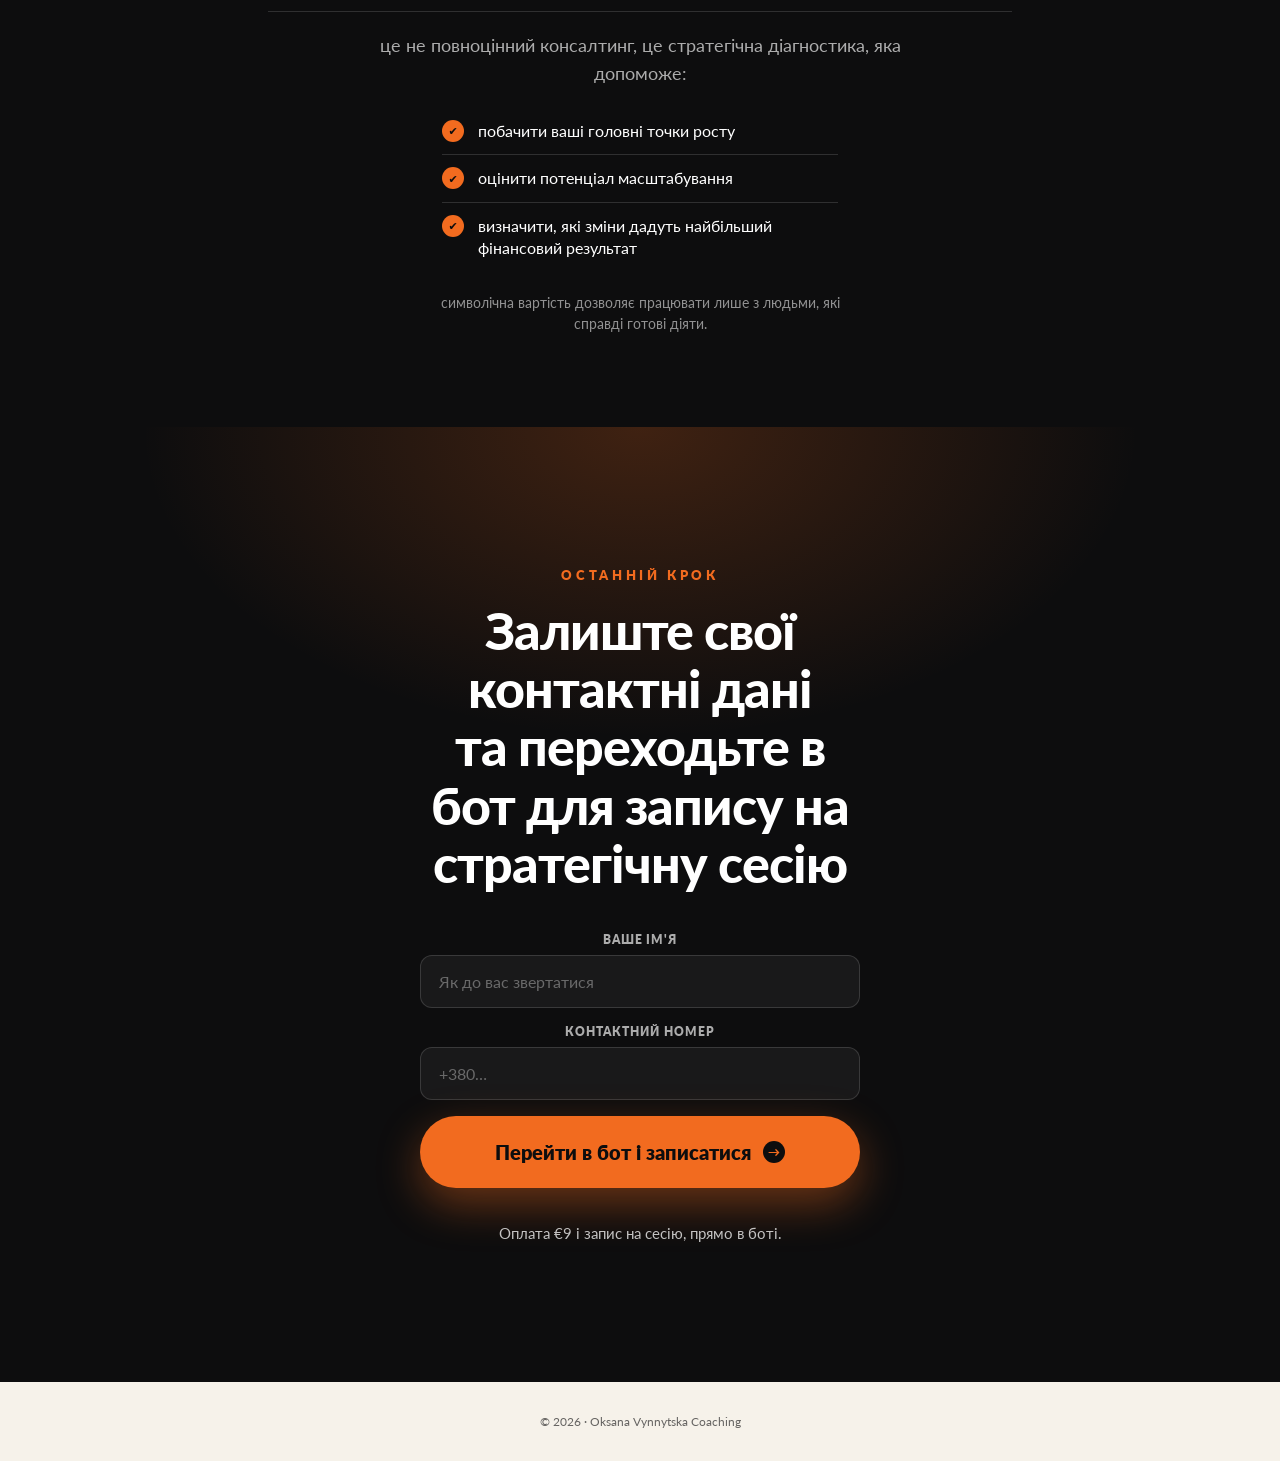
==== commit 4c4edb77: "Add files via upload" ====
--- a/index.html
+++ b/index.html
@@ -194,11 +194,21 @@
     <div class="s-label">Останній крок</div>
     <h2 class="s-title s-title--final">Залиште свої контактні дані та переходьте в бот для запису на стратегічну сесію</h2>
 
-    <a class="btn form-submit form-submit--final" href="https://t.me/diagnosticvynnytskaoksana_bot?start=6a6c8441a28478148b032fa6" target="_blank" rel="noopener" id="openBotLink">
-      <span>Перейти в бот і записатися</span>
-      <span class="arrow" aria-hidden="true">→</span>
-    </a>
-    <div class="form-note form-note--final">Оплата €9 і запис на сесію, прямо в боті.</div>
+    <form class="form-box" id="signupForm">
+      <div class="field">
+        <label>Ваше ім'я</label>
+        <input type="text" id="fName" placeholder="Як до вас звертатися" required>
+      </div>
+      <div class="field">
+        <label>Контактний номер</label>
+        <input type="tel" id="fPhone" placeholder="+380…" required>
+      </div>
+      <button type="submit" class="btn form-submit form-submit--final" id="submitBtn">
+        <span>Перейти в бот і записатися</span>
+        <span class="arrow" aria-hidden="true">→</span>
+      </button>
+      <div class="form-note form-note--final">Оплата €9 і запис на сесію, прямо в боті.</div>
+    </form>
   </div>
 </section>
 
@@ -212,11 +222,30 @@
 </div>
 
 <script>
+  const BOT_URL = 'https://t.me/diagnosticvynnytskaoksana_bot?start=6a6c8441a28478148b032fa6';
+
   document.querySelectorAll('a[href*="t.me/diagnosticvynnytskaoksana_bot"]').forEach(function (link) {
     link.addEventListener('click', function () {
       if (window.fbq) window.fbq('track', 'Lead');
     });
   });
+
+  const signupForm = document.getElementById('signupForm');
+  if (signupForm) {
+    signupForm.addEventListener('submit', function (e) {
+      e.preventDefault();
+      const name = document.getElementById('fName').value.trim();
+      const phone = document.getElementById('fPhone').value.trim();
+      if (!name || phone.length < 5) return;
+      try {
+        const leads = JSON.parse(localStorage.getItem('ov_leads') || '[]');
+        leads.push({ name, phone, ts: new Date().toISOString() });
+        localStorage.setItem('ov_leads', JSON.stringify(leads));
+      } catch (e) {}
+      if (window.fbq) window.fbq('track', 'Lead');
+      window.open(BOT_URL, '_blank', 'noopener');
+    });
+  }
 
   const stickyCta = document.getElementById('stickyCta');
   const heroEl = document.querySelector('.hero');
